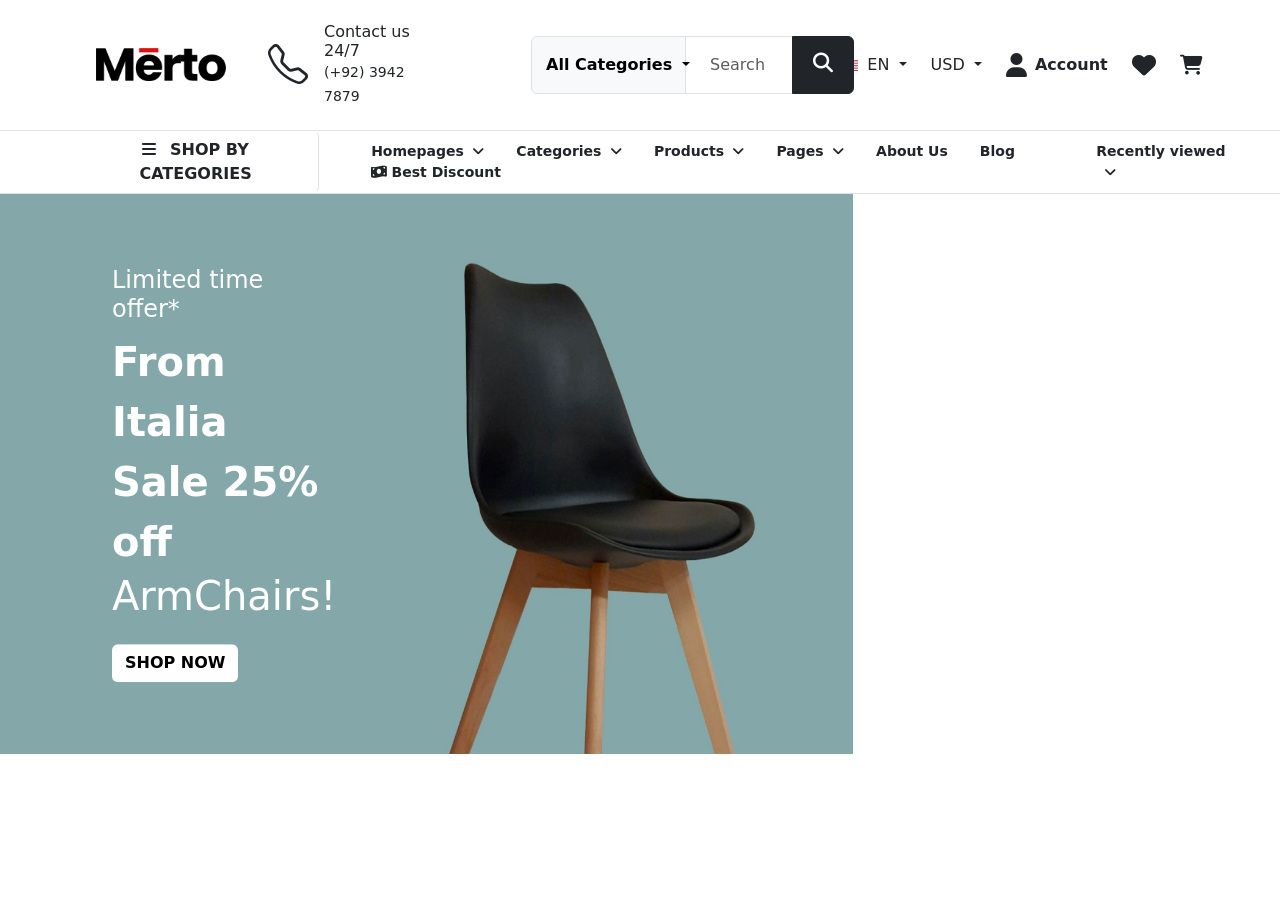
==== final.project/index.html @ 5f1846a6 "Add Js" ====
<!DOCTYPE html>
<html lang="en">

<head>
  <meta charset="utf-8">
  <meta name="viewport" content="width=device-width, initial-scale=1">
  <title>Navbar</title>
  <link href="https://cdn.jsdelivr.net/npm/bootstrap@5.3.8/dist/css/bootstrap.min.css" rel="stylesheet">
  <link rel="stylesheet" href="https://cdn.jsdelivr.net/npm/bootstrap-icons@1.13.1/font/bootstrap-icons.min.css">
  <link rel="stylesheet" href="https://cdnjs.cloudflare.com/ajax/libs/font-awesome/6.7.2/css/all.min.css">
   <link rel="stylesheet" href="style.css">
</head>
<body>
  <nav class="navbar navbar-expand-lg bg-white p-3  border-bottom ">
    <div class="container-fluid merto-container d-flex align-items-center ">
      <!-- Logo -->
       <a class="merto-logo  navbar-brand p-0  me-4" href="https://demo.theme-sky.com/merto/"><img  src="images/logo.png" alt="logo"></a>

      <button class="navbar-toggler" type="button" data-bs-toggle="collapse"
        data-bs-target="#navbarSupportedContent">
        <span class="navbar-toggler-icon"></span>
      </button>

      <div class="collapse navbar-collapse" id="navbarSupportedContent">
        <!-- Phone -->
        <div class="d-flex align-items-center merto-phone">
          <i class="bi bi-telephone fs-1 m-3"></i>
          <div>
            <h6 class="mb-0">Contact us 24/7</h6>
            <small>(+92) 3942 7879</small>
          </div>
        </div>
           <!-- Center (Dropdown + Search) -->
        <form class="merto-search ms-5">
          <div class="input-group ms-3">
            <button
              class="btn dropdown-toggle search-category-btn fw-semibold btn-light border"
              type="button"
              data-bs-toggle="dropdown">
              All Categories
            </button>

            <ul class="dropdown-menu ">
              <li><a class="dropdown-item" href="#">Autopart</a></li>
              <li><a class="dropdown-item" href="#">Accessories</a></li>
              <li><a class="dropdown-item" href="#">Car Care</a></li>
              <li><a class="dropdown-item" href="#">Car Electronics</a></li>
              <li><a class="dropdown-item" href="#">Equipment</a></li>
              <li><a class="dropdown-item" href="#">Lights</a></li>
              <li><a class="dropdown-item" href="#">Oils & Fluids</a></li>
              <li><a class="dropdown-item" href="#">Tires</a></li>
              <li><a class="dropdown-item" href="#">Wheels</a></li>
              <li><a class="dropdown-item" href="#">Beauty & Health</a></li>
              <li><a class="dropdown-item" href="#">Bags & Cases</a></li>
              <li><a class="dropdown-item" href="#">BB Creams</a></li>
              <li><a class="dropdown-item" href="#">Body & Bath</a></li>
              <li><a class="dropdown-item" href="#">Brushes & Tools</a></li>
              <li><a class="dropdown-item" href="#">Hair Care</a></li>
              <li><a class="dropdown-item" href="#">Lipstick</a></li>
              <li><a class="dropdown-item" href="#">Makeup</a></li>
              <li><a class="dropdown-item" href="#">Makeup Palettes</a></li>
              <li><a class="dropdown-item" href="#">Mascara</a></li>
              <li><a class="dropdown-item" href="#">About us</a></li>
            </ul>

            <input
              class="form-control search-input "
              type="search"
              placeholder="Search for pr"/>

            <button class="btn btn-dark search-btn" type="submit">
              <i class="fa-solid fa-magnifying-glass fs-5"></i>
            </button>
          </div>
        </form>
        <!-- Right Side -->
        <div class="d-flex align-items-center merto-right">

          <!-- Language -->
          <div class="dropdown">
            <button class="btn dropdown-toggle border-0 p-0 " type="button" data-bs-toggle="dropdown">
              <img src="images/usa-flag.svg" width="20" class="me-1" alt="علم امريكا">
              EN
            </button>

            <ul class="dropdown-menu">
              <li><a class="dropdown-item" href="#">English</a></li>
              <li><a class="dropdown-item" href="#">Arabic</a></li>
            </ul>
          </div>

          <!-- Currency -->
          <div class="dropdown ">
            <button class="btn dropdown-toggle btn dropdown-toggle border-0 p-0 a" type="button" data-bs-toggle="dropdown">
              USD
            </button>

            <ul class="dropdown-menu">
              <li><a class="dropdown-item" href="#">EUR</a></li>
              <li><a class="dropdown-item" href="#">BRL</a></li>
            </ul>
          </div>

          <!-- Account -->
          <div class="d-flex align-items-center">
            <i class="fa-solid fa-user fs-4 me-2"></i>
            <span class="fw-semibold">Account</span>
          </div>

          <!-- Icons -->
    
            <i class="fa-solid fa-heart fs-4"></i>
            <i class="fa-solid fa-cart-shopping fs-5 me-5"></i>
          

        </div>

      </div>

    </div>
  </nav>
     <!-- small nav -->
      <!-- the first -->
   <div class="d-flex  align-items-center px-5 border-bottom ">
      <button class="btn  fw-bold  px-4  btn-hover border-end ps-5 small" type="button" data-bs-toggle="offcanvas" data-bs-target="#offcanvasWithBothOptions" aria-controls="offcanvasWithBothOptions">
          <i class="fa-solid fa-bars me-2"></i>
          SHOP BY CATEGORIES
      </button>
      <div class="offcanvas offcanvas-start" data-bs-scroll="true" tabindex="-1" id="offcanvasWithBothOptions" aria-labelledby="offcanvasWithBothOptionsLabel">
          <div class="offcanvas-header bg-black">
            <h6 class="offcanvas-title text-white "
              id="offcanvasWithBothOptionsLabel">
              <i class="fa-solid fa-bars me-2"></i>
              SHOP BY CATEGORIES
                </h6>
              <button type="button"class="btn-close btn-close-white"" data-bs-dismiss="offcanvas" aria-label="Close"></button>
          </div>
          <div class="offcanvas-body p-0">
            <!-- fashion -->
            <div class="d-flex justify-content-between align-items-center border-bottom p-3">
              <div>
                  <i class="fa-solid fa-shirt"></i>
                  <a class="fs-5 menu-item p-3 text-decoration-none text-dark" href="">Fashion</a>
                    
              </div>
              <i class="fa-solid fa-angle-right"></i>
            </div>
          </div>
      </div>
        <div class="row align-items-center ps-5">
          <div class="col-auto px-3 btn-hover small ">
            <span class="fw-bold fw-light ">Homepages</span>
            <i class="fa-solid fa-angle-down ms-1"></i>
          </div>

          <div class="col-auto px-3 btn-hover small">
            <span class="fw-bold">Categories</span>
            <i class="fa-solid fa-angle-down ms-1"></i>
          </div>

          <div class="col-auto px-3 btn-hover small">
            <span class="fw-bold">Products</span>
            <i class="fa-solid fa-angle-down ms-1"></i>
          </div>

          <div class="col-auto px-3 btn-hover small">
            <span class="fw-bold">Pages</span>
            <i class="fa-solid fa-angle-down ms-1"></i>
          </div>

          <div class="col-auto px-3 btn-hover small">
            <span class="fw-bold">About Us</span>
          </div>

          <div class="col-auto px-3 btn-hover small">
            <span class="fw-bold">Blog</span>
          </div>

          <div class="col-auto px-3 btn-hover small">
            <i class="fa-solid fa-money-bill-wave"></i>
            <span class="fw-bold">Best Discount</span>
          </div>
        </div>
          <!-- Recently viewed -->
            <div class="ps-3 btn-hover small ms-auto">
              <span class="fw-bold">Recently viewed </span>
              <i class="fa-solid fa-angle-down ms-2"></i>
            </div>
   </div>
   <!-- imges -->
    <div id="carouselExampleRide" class="carousel slide col-8 hight" data-bs-ride="true">
  <div class="carousel-inner">
        <div class="carousel-item active position-relative ">
          <img src="images/slide1-demo1.jpg" class="d-block w-100 hight object-fit: cover" alt="...">
        <div class="position-absolute top-50 start-10 translate-middle-y ms-5 text-white col-3 m-carousel">
            <h4>Limited time offer*</h4>
            <p class="fs-1 fw-bold mb-0">From Italia Sale 25% off</p>
            <h1>ArmChairs!</h1>
            <button class="btn text-black bg-white fw-bold mt-3">
                SHOP NOW
            </button>
        </div>
        </div>
        <div class="carousel-item">
          <img src="images/slide2-demo1.jpg" class="d-block w-100 hight object-fit: cover" alt="...">
          <div class="position-absolute top-50 start-10 translate-middle-y ms-5 text-white col-3 m-carousel">
            <h4>Up to 40% off</h4>
            <p class="fs-1 fw-bold mb-0">Body Lotion Sbf 50+
            </p>
            <h1>PA+++</h1>
            <button class="btn text-black bg-white fw-bold mt-3">
                SHOP NOW
            </button>
        </div>
        </div>
        <div class="carousel-item">
          <img src="images/slide3-demo1.png" class="d-block w-100 hight object-fit: cover bg-danger" alt="...">
          <div class="position-absolute top-50 start-10 translate-middle-y ms-5 text-white col-4 m-carousel">
            <h4>Limited time offer*</h4>
            <p class="fs-1 fw-bold mb-0">Up to 20% off Instant camera</p>
            <h1>Fujifilm`s</h1>
            <button class="btn text-black bg-white fw-bold mt-3">
                SHOP NOW
            </button>
        </div>
        </div>
      </div>
      <button class="carousel-control-prev" type="button" data-bs-target="#carouselExampleRide" data-bs-slide="prev">
        <span class="carousel-control" aria-hidden="true"></span>
        <span class="visually-hidden">Previous</span>
      </button> 
      <button class="carousel-control-next" type="button" data-bs-target="#carouselExampleRide" data-bs-slide="next">
        <span class="carousel-control-next" aria-hidden="true"></span>
        <span class="visually-hidden">Next</span>
      </button>
</div>








<script src="https://cdn.jsdelivr.net/npm/bootstrap@5.3.8/dist/js/bootstrap.bundle.min.js"></script>
</body>

</html>
---- final.project/style.css ----
.merto-container {
  padding: 3px 77px;
}

.merto-logo {
  margin-right: 135px;
  text-decoration: none;
}

.merto-logo img {
  display: block;
  width: 135px;
  height: auto;
}

.merto-phone {
  margin-right: 39px;
}

.merto-search {
  width: 365px;
}

.search-category-btn {
  width: 155px;
  padding: 16px 14px;
}

.search-input {
  min-width: 0;
  padding-left: 24px;
}

.search-btn {
  width: 62px;
}

.merto-right {
  margin-left: auto;
  gap: 24px;
}
.bg-gray{
  background-color: var(ts-hd-search-bg);
}
.btn-hover:hover{
  color: red;
}
.img-hover:hover{
  width: 100%;

}
.hight{
  height: 560px;
}
.m-carousel {
  margin-left: 7rem !important;
}
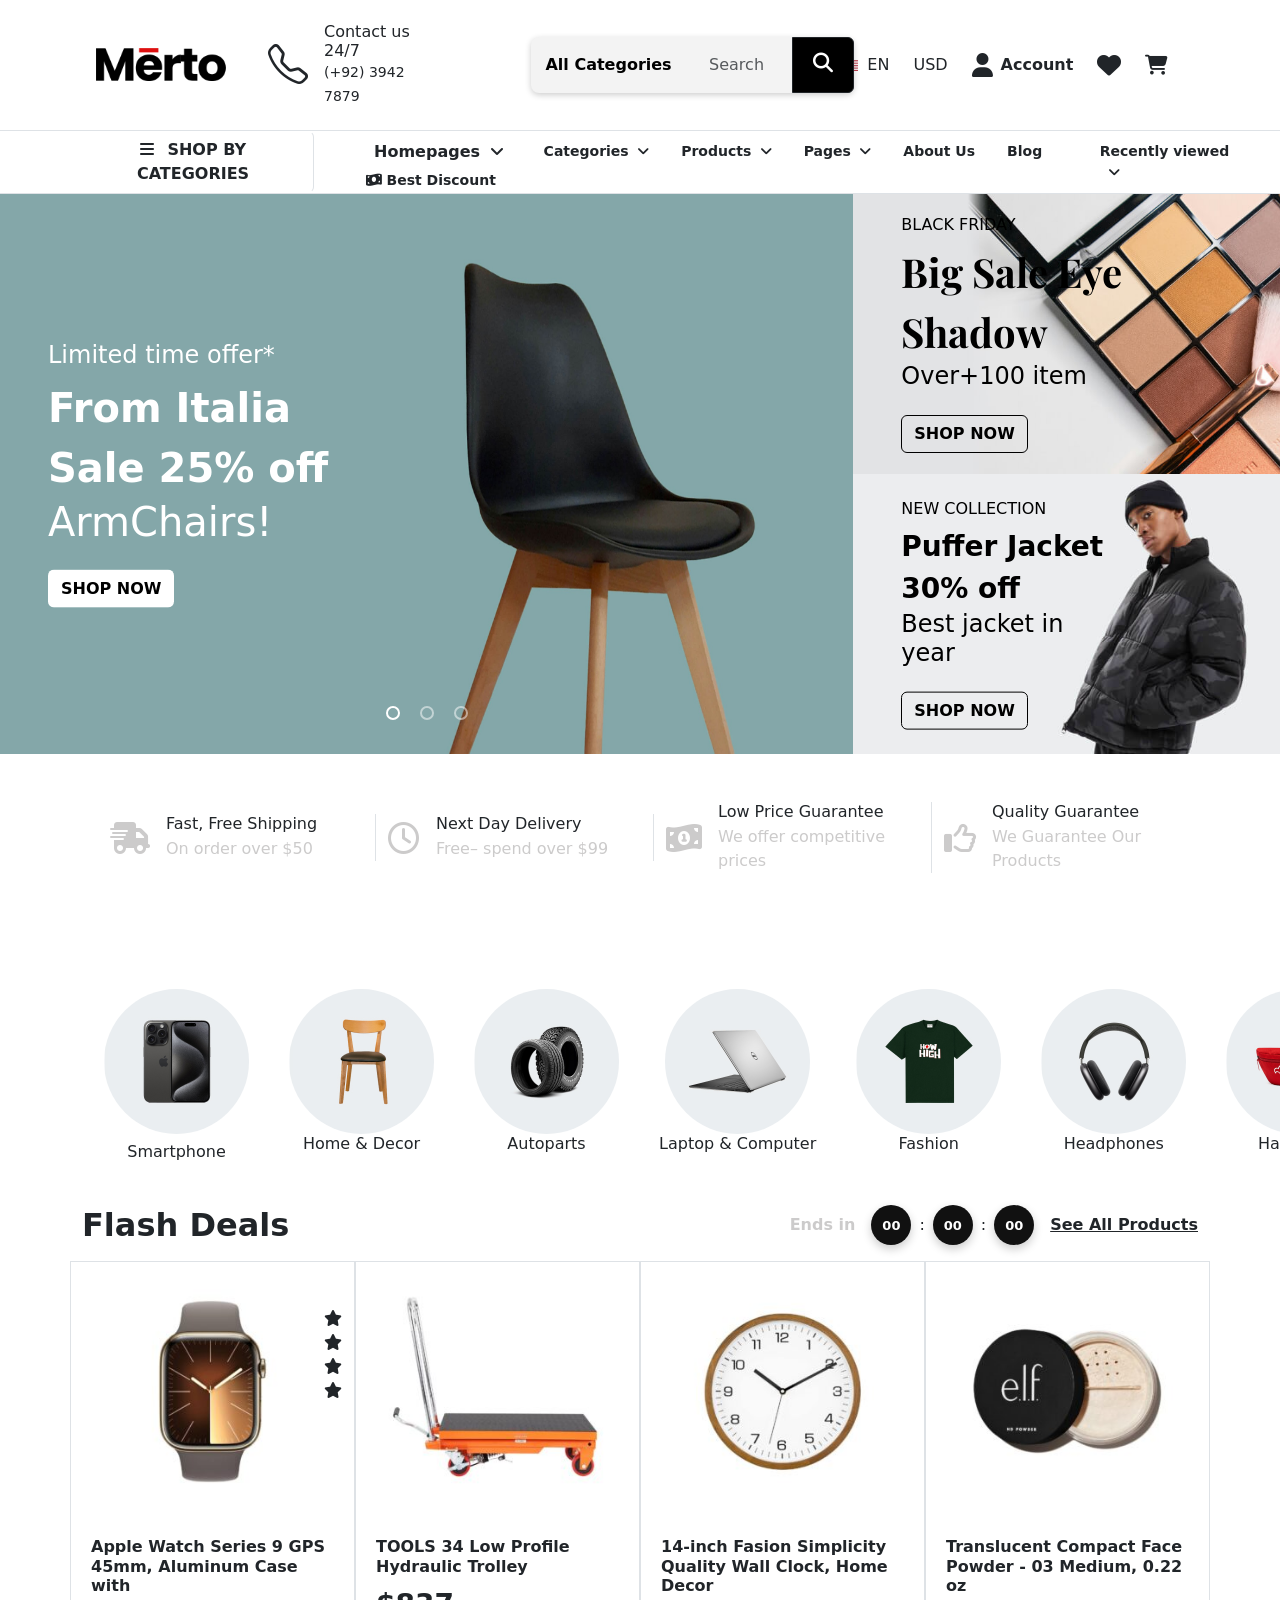
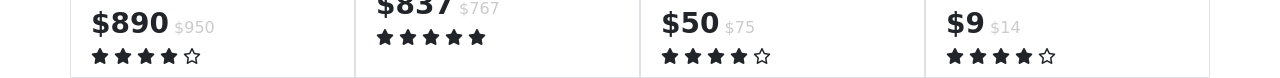
==== commit fdb888c2: "AddJs-2" ====
--- a/final.project/index.html
+++ b/final.project/index.html
@@ -6,6 +6,7 @@
   <meta name="viewport" content="width=device-width, initial-scale=1">
   <title>Navbar</title>
   <link href="https://cdn.jsdelivr.net/npm/bootstrap@5.3.8/dist/css/bootstrap.min.css" rel="stylesheet">
+  <link href="https://fonts.googleapis.com/css2?family=Playfair+Display:wght@400;600;700&display=swap" rel="stylesheet">
   <link rel="stylesheet" href="https://cdn.jsdelivr.net/npm/bootstrap-icons@1.13.1/font/bootstrap-icons.min.css">
   <link rel="stylesheet" href="https://cdnjs.cloudflare.com/ajax/libs/font-awesome/6.7.2/css/all.min.css">
    <link rel="stylesheet" href="style.css">
@@ -32,7 +33,7 @@
         </div>
            <!-- Center (Dropdown + Search) -->
         <form class="merto-search ms-5">
-          <div class="input-group ms-3">
+          <div class="input-group ms-3 bg-gray">
             <button
               class="btn dropdown-toggle search-category-btn fw-semibold btn-light border"
               type="button"
@@ -64,7 +65,7 @@
             </ul>
 
             <input
-              class="form-control search-input "
+              class="form-control search-input bg-gray "
               type="search"
               placeholder="Search for pr"/>
 
@@ -147,93 +148,397 @@
             </div>
           </div>
       </div>
-        <div class="row align-items-center ps-5">
-          <div class="col-auto px-3 btn-hover small ">
-            <span class="fw-bold fw-light ">Homepages</span>
-            <i class="fa-solid fa-angle-down ms-1"></i>
-          </div>
-
-          <div class="col-auto px-3 btn-hover small">
-            <span class="fw-bold">Categories</span>
-            <i class="fa-solid fa-angle-down ms-1"></i>
-          </div>
-
-          <div class="col-auto px-3 btn-hover small">
-            <span class="fw-bold">Products</span>
-            <i class="fa-solid fa-angle-down ms-1"></i>
-          </div>
-
-          <div class="col-auto px-3 btn-hover small">
-            <span class="fw-bold">Pages</span>
-            <i class="fa-solid fa-angle-down ms-1"></i>
-          </div>
-
-          <div class="col-auto px-3 btn-hover small">
-            <span class="fw-bold">About Us</span>
-          </div>
-
-          <div class="col-auto px-3 btn-hover small">
-            <span class="fw-bold">Blog</span>
-          </div>
-
-          <div class="col-auto px-3 btn-hover small">
-            <i class="fa-solid fa-money-bill-wave"></i>
-            <span class="fw-bold">Best Discount</span>
-          </div>
-        </div>
-          <!-- Recently viewed -->
-            <div class="ps-3 btn-hover small ms-auto">
-              <span class="fw-bold">Recently viewed </span>
-              <i class="fa-solid fa-angle-down ms-2"></i>
-            </div>
+          <div class="row align-items-center ps-5">
+            <div class="dropdown col-auto">
+              <button class="btn  bg-tranperant btn-hover dropdown-toggle fw-bold border-0" type="button" data-bs-toggle="dropdown" aria-expanded="false">
+                Homepages
+                <i class="fa-solid fa-angle-down ms-1"></i>
+              </button>
+              <div class="dropdown-menu pages-dropdown">
+                <div class="row ">
+                  <div class="col-3">
+                    <img class="img-fluid" src="images/mega-home-1.jpg">
+                  </div>
+
+                  <div class="col-3">
+                    <img class="img-fluid" src="images/mega-home-2.jpg">
+                  </div>
+
+                  <div class="col-3">
+                    <img class="img-fluid" src="images/mega-home-3.jpg">
+                  </div>
+
+                  <div class="col-3">
+                    <img class="img-fluid" src="images/mega-home-4.jpg">
+                  </div>
+                </div>
+
+                <div class="row mt-3 justify-content-center gx-4">
+                  <div class="col-3">
+                      <img class="img-fluid" src="images/mega-home-5.jpg">
+                  </div>
+
+                  <div class="col-3">
+                      <img class="img-fluid" src="images/mega-home-6.jpg">
+                  </div>
+               </div>
+              </div>
+
+               
+              
+            </div>
+
+            <div class="col-auto px-3 btn-hover small ">
+              <span class="fw-bold">Categories</span>
+              <i class="fa-solid fa-angle-down ms-1"></i>
+            </div>
+
+            <div class="col-auto px-3 btn-hover small">
+              <span class="fw-bold">Products</span>
+              <i class="fa-solid fa-angle-down ms-1"></i>
+            </div>
+
+            <div class="col-auto px-3 btn-hover small">
+              <span class="fw-bold">Pages</span>
+              <i class="fa-solid fa-angle-down ms-1"></i>
+            </div>
+
+            <div class="col-auto px-3 btn-hover small">
+              <span class="fw-bold">About Us</span>
+            </div>
+
+            <div class="col-auto px-3 btn-hover small">
+              <span class="fw-bold">Blog</span>
+            </div>
+
+            <div class="col-auto px-3 btn-hover small">
+              <i class="fa-solid fa-money-bill-wave"></i>
+              <span class="fw-bold">Best Discount</span>
+            </div>
+          </div>
+            <!-- Recently viewed -->
+              <div class="ps-3 btn-hover small ms-auto">
+                <span class="fw-bold">Recently viewed </span>
+                <i class="fa-solid fa-angle-down ms-2"></i>
+              </div>
+         </div>
+    <!-- imges -->
+   <div class="row hight g-0">
+          <!-- carousel -->
+      <div id="carouselExampleRide" class="carousel slide col-8 h-100"
+                data-bs-ride="carousel"
+                data-bs-interval="2000"
+                data-bs-pause="false"
+                data-bs-wrap="true">
+              <div class="carousel-inner col-8">
+                    <div class="carousel-item active position-relative ">
+                      <img src="images/slide1-demo1.jpg" class="d-block w-100 hight object-fit: cover" alt="...">
+                    <div class="position-absolute top-50 start-0 translate-middle-y text-white ms-5 m-carousel ">
+                        <h4>Limited time offer*</h4>
+                        <p class="fs-1 fw-bold mb-0">From Italia Sale 25% off</p>
+                        <h1>ArmChairs!</h1>
+                        <button class="btn text-black bg-white fw-bold mt-3">
+                            SHOP NOW
+                        </button>
+              </div>
+              </div>
+              <div class="carousel-item">
+                <img src="images/slide2-demo1.jpg" class="d-block w-100 hight object-fit: cover" alt="...">
+                <div class="position-absolute top-50 start-0 translate-middle-y text-white ms-5 m-carousel">
+                  <h4>Up to 40% off</h4>
+                  <p class="fs-1 fw-bold mb-0">Body Lotion Sbf 50+
+                  </p>
+                  <h1>PA+++</h1>
+                  <button class="btn text-black bg-white fw-bold mt-3">
+                      SHOP NOW
+                  </button>
+              </div>
+              </div>
+              <div class="carousel-item">
+                <img src="images/slide3-demo1.png" class="d-block w-100 hight object-fit: cover bg-danger" alt="...">
+                <div class="position-absolute top-50 start-0 translate-middle-y text-white ms-5 m-carousel">
+                  <h4>Limited time offer*</h4>
+                  <p class="fs-1 fw-bold mb-0">Up to 20% off Instant camera</p>
+                  <h1>Fujifilm`s</h1>
+                  <button class="btn text-black bg-white fw-bold mt-3">
+                      SHOP NOW
+                  </button>
+              </div>
+              </div>
+            </div>
+      
+          
+      
+            <div class="carousel-indicators">
+        <button type="button" data-bs-target="#carouselExampleRide" data-bs-slide-to="0" class="active"></button>
+        <button type="button" data-bs-target="#carouselExampleRide" data-bs-slide-to="1"></button>
+        <button type="button" data-bs-target="#carouselExampleRide" data-bs-slide-to="2"></button>
+          </div>
+      
+      
+      
+      
+      
+      </div>
+      <!-- side img -->
+      <div class="col-4  hight">
+        <!-- img1 -->
+        <div class=" position-relative h-50 img-hover">
+          <img class=" h-100 w-100 object-fit-cover " src="images/banner1-mobile-demo1.jpg">
+            <div class="position-absolute top-50 start-10 translate-middle-y ms-5 text-white  m-carousel2">
+                <h6 class="text-black">BLACK FRIDAY</h6>
+                <p class="fs-1 title fw-bold mb-0 title text-black">Big Sale Eye Shadow</p>
+                <h4 class="text-black">Over+100 item</h4>
+                <button class="btn text-black bg-trancperant border-black  border border-1 fw-bold mt-3">
+                  SHOP NOW
+                </button>
+            </div>
+          </div>
+        <!-- img2 -->
+            <div class="position-relative h-50 img-hover">
+              <img class=" h-100 w-100 object-fit-cover " src="images/banner2-mobile-demo1.jpg ">
+              <div class="position-absolute top-50 start-10 translate-middle-y ms-5 text-white  m-carousel2">
+                <h6 class="text-black">NEW COLLECTION</h6>
+                <p class="fs-3  fw-bold mb-0  text-black">Puffer Jacket 30% off</p>
+                <h4 class="text-black">Best jacket in year</h4>
+                <button class="btn text-black bg-trancperant border-black  border border-1 fw-bold mt-3">
+                  SHOP NOW
+                </button>
+              </div>
+            </div>
+      </div>
    </div>
-   <!-- imges -->
-    <div id="carouselExampleRide" class="carousel slide col-8 hight" data-bs-ride="true">
-  <div class="carousel-inner">
-        <div class="carousel-item active position-relative ">
-          <img src="images/slide1-demo1.jpg" class="d-block w-100 hight object-fit: cover" alt="...">
-        <div class="position-absolute top-50 start-10 translate-middle-y ms-5 text-white col-3 m-carousel">
-            <h4>Limited time offer*</h4>
-            <p class="fs-1 fw-bold mb-0">From Italia Sale 25% off</p>
-            <h1>ArmChairs!</h1>
-            <button class="btn text-black bg-white fw-bold mt-3">
-                SHOP NOW
-            </button>
-        </div>
-        </div>
-        <div class="carousel-item">
-          <img src="images/slide2-demo1.jpg" class="d-block w-100 hight object-fit: cover" alt="...">
-          <div class="position-absolute top-50 start-10 translate-middle-y ms-5 text-white col-3 m-carousel">
-            <h4>Up to 40% off</h4>
-            <p class="fs-1 fw-bold mb-0">Body Lotion Sbf 50+
-            </p>
-            <h1>PA+++</h1>
-            <button class="btn text-black bg-white fw-bold mt-3">
-                SHOP NOW
-            </button>
-        </div>
-        </div>
-        <div class="carousel-item">
-          <img src="images/slide3-demo1.png" class="d-block w-100 hight object-fit: cover bg-danger" alt="...">
-          <div class="position-absolute top-50 start-10 translate-middle-y ms-5 text-white col-4 m-carousel">
-            <h4>Limited time offer*</h4>
-            <p class="fs-1 fw-bold mb-0">Up to 20% off Instant camera</p>
-            <h1>Fujifilm`s</h1>
-            <button class="btn text-black bg-white fw-bold mt-3">
-                SHOP NOW
-            </button>
-        </div>
+   <!-- the container -->
+    <section class="container">
+      <!-- the first row -->
+      <div class="row align-items-center ms-3 py-5">
+        <!-- 1 -->
+            <div class="d-flex align-items-center col-3 border-end icona-hover">
+              <i class="fa-solid fa-truck-fast feature-icon fs-2" ></i>
+
+                <div class="ms-3">
+                    <h4 class=" mb-1 fs-6">Fast, Free Shipping</h4>
+                  <p class=" mb-0 bottom-data">On order over $50</p>
+              </div>
+          </div>
+            <!-- 2 -->
+            <div class="d-flex align-items-center col-3  border-end icona-hover">
+              <i class="fa-regular fa-clock fs-2"></i>
+              
+              <div class="ms-3">
+                  <h4 class=" mb-1 fs-6">Next Day Delivery</h4>
+                  <p class=" mb-0 bottom-data">Free– spend over $99</p>
+              </div>
+            </div>
+            <!-- 3 -->
+              <div class="d-flex align-items-center col-3  border-end icona-hover">
+              <i class="fa-solid fa-money-bill-1-wave fs-2" ></i>
+              
+              <div class="ms-3">
+                  <h4 class=" mb-1 fs-6">Low Price Guarantee</h4>
+                  <p class=" mb-0 bottom-data">We offer competitive prices</p>
+              </div>
+            </div>
+            <!-- 4 -->
+            <div class="d-flex align-items-center col-3 icona-hover">
+              <i class="fa-regular fa-thumbs-up fs-2" ></i>
+              
+              <div class="ms-3">
+                  <h4 class="f mb-1 fs-6 ">Quality Guarantee</h4>
+                  <p class=" mb-0 bottom-data">We Guarantee Our Products</p>
+              </div>
+            </div>
+
+      </div>
+      <!-- the second row -->
+
+      <div class="container mt-5">
+        <div class="bar-img d-flex text-center">
+
+          <div class="category-item btn-hover">
+              <img src="images/cat-1.jpg " class="circle-cover">
+              <h6 class="mt-2">Smartphone</h6>
+          </div>
+
+          <div class="category-item btn-hover">
+              <img src="images/cat-2.jpg" class="circle-cover">
+              <h6>Home & Decor</h6>
+          </div>
+
+          <div class="category-item btn-hover">
+              <img src="images/cat-4.jpg" class="circle-cover">
+              <h6>Autoparts</h6>
+          </div>
+
+          <div class="category-item btn-hover">
+              <img src="images/cat-5.jpg" class="circle-cover">
+              <h6>Laptop & Computer</h6>
+          </div>
+
+          <div class="category-item btn-hover">
+              <img src="images/cat-6.jpg" class="circle-cover">
+              <h6>Fashion</h6>
+          </div>
+        
+          <div class="category-item btn-hover">
+              <img src="images/cat-7.jpg" class="circle-cover">
+              <h6>Headphones</h6>
+          </div>
+
+          <div class="category-item btn-hover">
+              <img src="images/cat-8.jpg" class="circle-cover">
+              <h6>HandBags</h6>
+          </div>
+
+
+          <!-- <div class="category-item">
+              <img src="images/cat-6.jpg" class="circle-cover">
+              <h6>More</h6>
+          </div> -->
+
+
+
+
         </div>
       </div>
-      <button class="carousel-control-prev" type="button" data-bs-target="#carouselExampleRide" data-bs-slide="prev">
-        <span class="carousel-control" aria-hidden="true"></span>
-        <span class="visually-hidden">Previous</span>
-      </button> 
-      <button class="carousel-control-next" type="button" data-bs-target="#carouselExampleRide" data-bs-slide="next">
-        <span class="carousel-control-next" aria-hidden="true"></span>
-        <span class="visually-hidden">Next</span>
-      </button>
-</div>
+
+      <!-- flash deales -->
+       <div class="py-3 d-flex align-items-center justify-content-between">
+          <!-- right -->
+          <h2 class="fw-bold m-0">Flash Deals</h2>
+
+          <!-- left -->
+            <div class="d-flex align-items-center gap-3">
+
+                <p class="fw-semibold bottom-data m-0">Ends in</p>
+
+                <div class="timer d-flex align-items-center">
+                    <span class="timer-btn">00</span>
+                    <span class="px-2">:</span>
+                    <span class="timer-btn">00</span>
+                    <span class="px-2">:</span>
+                    <span class="timer-btn">00</span>
+                </div>
+
+                <a href="#" class="text-dark fw-semibold">See All Products</a>
+
+            </div>
+
+        </div>
+        <!-- the cards -->
+        <div class="row">
+          <!-- card 1 -->
+            <div class="col-3 border border-1 item-card">
+                <div class="position-relative">
+                  <img src="images/electronic-14-2-300x300.jpg" class="w-100">
+                  <div class="d-flex flex-column position-absolute top-0 end-0 pt-5 gap-2">
+                    <i class="fa-solid fa-star"></i>
+                    <i class="fa-solid fa-star"></i>
+                    <i class="fa-solid fa-star"></i>
+                    <i class="fa-solid fa-star"></i>
+                  </div>
+                </div>
+                <div class="card-body p-2 mt-2">
+                  <h1 class="fs-6 fw-semibold">Apple Watch Series 9 GPS 45mm, Aluminum Case with</h1>
+                  <div>
+                    <!-- price -->
+                    <span class="fs-3 fw-bold">$890</span>
+                      <span  class="FS-3 bottom-data ">$950</span>
+                  </div>
+                  <!-- rating -->
+                  <div class="text-warning text-dark">
+                        <i class="fa-solid fa-star"></i>
+                        <i class="fa-solid fa-star"></i>
+                        <i class="fa-solid fa-star"></i>
+                        <i class="fa-solid fa-star"></i>
+                        <i class="fa-regular fa-star"></i>
+                  </div>
+              </div>
+            </div>
+            <!-- card 2 -->
+              <div class="col-3 border border-1 item-card">
+                <img src="images/automotive-11-300x300.jpg" class="w-100">
+                <div class="card-body p-2 mt-2">
+                  <h1 class="fs-6 fw-semibold">TOOLS 34 Low Profile Hydraulic Trolley</h1>
+                  <div>
+                    <!-- price -->
+                    <span class="fs-3 fw-bold">$837</span>
+                      <span  class="FS-3 bottom-data ">$767</span>
+                  </div>
+                  <!-- rating -->
+                  <div class="text-warning text-dark">
+                        <i class="fa-solid fa-star"></i>
+                        <i class="fa-solid fa-star"></i>
+                        <i class="fa-solid fa-star"></i>
+                        <i class="fa-solid fa-star"></i>
+                        <i class="fa-solid fa-star"></i>
+                  </div>
+              </div>
+            </div>
+            <!-- card 3 -->
+            <div class="col-3 border border-1 item-card">
+                <img src="images/furniture-6-300x300.jpg" class="w-100">
+                <div class="card-body p-2 mt-2">
+                  <h1 class="fs-6 fw-semibold">14-inch Fasion Simplicity Quality Wall Clock, Home Decor</h1>
+                  <div>
+                    <!-- price -->
+                    <span class="fs-3 fw-bold">$50</span>
+                      <span  class="FS-3 bottom-data ">$75</span>
+                  </div>
+                  <!-- rating -->
+                  <div class="text-warning text-dark">
+                        <i class="fa-solid fa-star"></i>
+                        <i class="fa-solid fa-star"></i>
+                        <i class="fa-solid fa-star"></i>
+                        <i class="fa-solid fa-star"></i>
+                        <i class="fa-regular fa-star"></i>
+                  </div>
+              </div>
+            </div>
+            <!-- card 4 -->
+              <div class="col-3 border border-1 item-card">
+                <img src="images/cosmetics-33-300x300.jpg" class="w-100">
+                <div class="card-body p-2 mt-2">
+                  <h1 class="fs-6 fw-semibold">Translucent Compact Face Powder - 03 Medium, 0.22 oz</h1>
+                  <div>
+                    <!-- price -->
+                    <span class="fs-3 fw-bold">$9</span>
+                      <span  class="FS-3 bottom-data ">$14</span>
+                  </div>
+                  <!-- rating -->
+                  <div class="text-warning text-dark">
+                        <i class="fa-solid fa-star"></i>
+                        <i class="fa-solid fa-star"></i>
+                        <i class="fa-solid fa-star"></i>
+                        <i class="fa-solid fa-star"></i>
+                        <i class="fa-regular fa-star"></i>
+                  </div>
+              </div>
+            </div>
+            <!-- card 5 -->
+        </div>
+        
+ 
+
+
+
+
+
+
+
+
+
+
+
+
+
+
+
+
+
+
+    </section>
+
 
 
 
--- a/final.project/style.css
+++ b/final.project/style.css
@@ -21,11 +21,6 @@
   width: 365px;
 }
 
-.search-category-btn {
-  width: 155px;
-  padding: 16px 14px;
-}
-
 .search-input {
   min-width: 0;
   padding-left: 24px;
@@ -40,10 +35,10 @@
   gap: 24px;
 }
 .bg-gray{
-  background-color: var(ts-hd-search-bg);
+  background-color:  #e6e6e6;;
 }
 .btn-hover:hover{
-  color: red;
+  color:red;
 }
 .img-hover:hover{
   width: 100%;
@@ -53,5 +48,135 @@
   height: 560px;
 }
 .m-carousel {
-  margin-left: 7rem !important;
+  max-width: 300px; 
+}
+.m-carousel2 {
+  max-width: 221px; 
+}
+
+.carousel-indicators button{
+    width: 10px !important;
+    height: 10px !important;
+    border-radius: 50%;
+    margin: 0 10px !important;
+    background-color: transparent !important;
+    border: 2px solid white !important;
+    opacity: 1;
+}
+
+.carousel-indicators{
+    bottom: 18px;
+}
+
+.search-category-btn {
+  width: 155px;
+  padding: 16px 14px;
+  background-color: transparent !important;
+  border: none !important;
+  border-radius: 20px;
+}
+
+.search-input{
+    background-color: transparent !important;
+    border: none !important;
+    box-shadow: none !important;
+}
+.search-btn{
+    background-color: #000;
+    color: #fff;
+}
+.input-group{
+    border: 0px ;
+    border-radius: 8px;
+    background-color: #f3f3f3;
+     box-shadow: 0 2px 6px rgba(0,0,0,0.2);
+}
+
+.img-hover{
+  overflow: hidden;
+  transition: 0.5s ease;
+}
+.img-hover:hover img{
+  transform: scale(1.1);
+}
+.title{
+  font-family: 'Playfair Display', serif;
+}
+.dropdown-toggle::after{
+  display: none;
+} 
+
+.dropdown{
+  position: static;
+}
+.pages-dropdown{
+  width: 100%;
+    left: 0;
+    border: none;
+    padding: 30px;
+    background-color: #e6e6e6;
+    border-radius: 0px;
+}
+.dropdown:hover .dropdown-menu{
+    display: block;
+   
+}
+.bottom-data{
+  color: rgb(204, 203, 203);
+}
+
+.icona-hover  i{
+  color: rgb(204, 203, 203);
+  transition: 0.5s;
+} 
+
+.icona-hover:hover i{
+  color: #000;
+}
+
+.circle-cover{
+  width: 145px;
+  height: 145px;
+  border-radius: 50%;
+  
+}
+.bar-img{
+   gap: 40px;
+    padding: 20px 10px;
+}
+
+.categories-bar{
+    /* white-space: nowrap; */
+      /* scroll-behavior: smooth; */
+     
+}
+
+.category-item{
+    flex: 0 0 auto;
+}
+
+.timer-btn{
+ width: 40px;
+    height: 40px;
+    background-color: #111;
+    color: #fff;
+    border-radius: 50%;
+
+    display: flex;
+    align-items: center;
+    justify-content: center;
+
+    font-weight: 700;
+    font-size: 13px;
+  
+
+    box-shadow: 0 4px 10px rgba(0,0,0,0.2);
+}
+
+.item-card{
+   transition: all 0.2s ease;
+}
+.item-card:hover{
+  /* transform: translateY(-5px); */
+  box-shadow: 0 4px 10px rgba(0,0,0,0.2);
 }
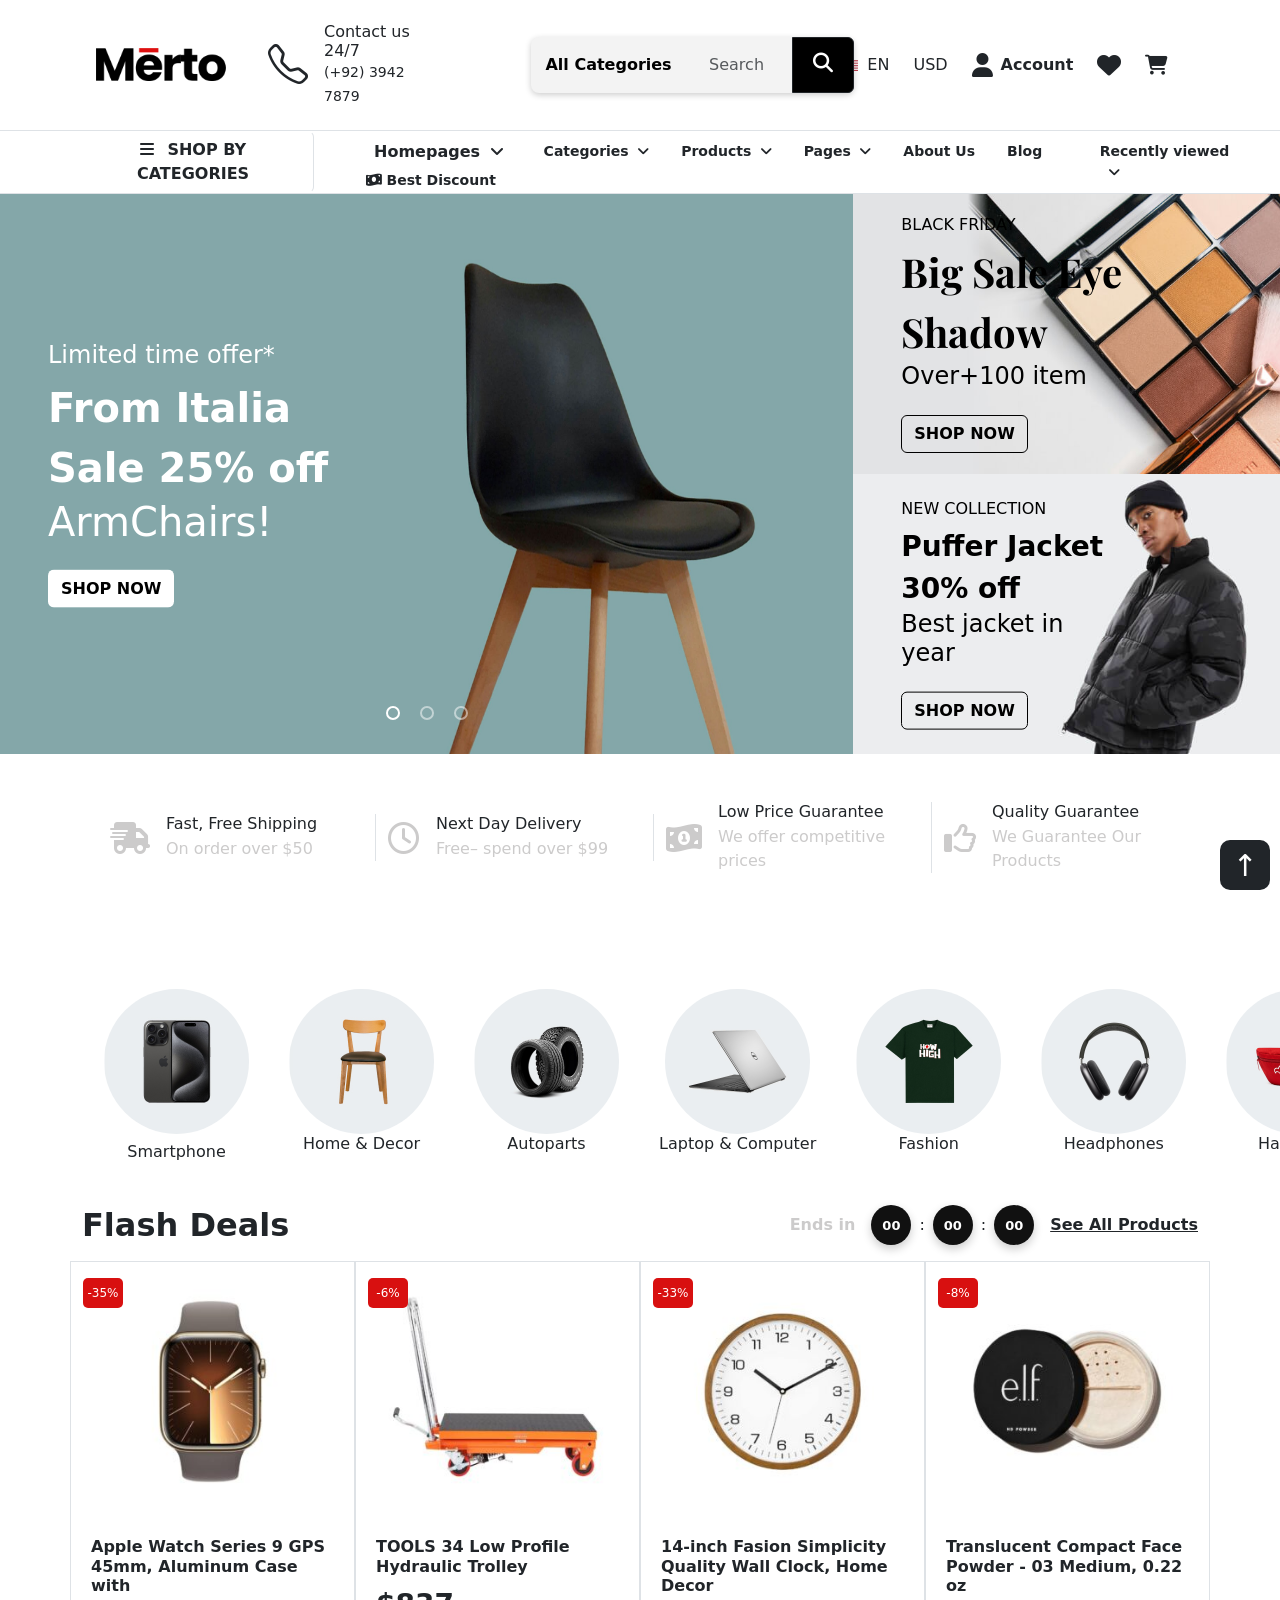
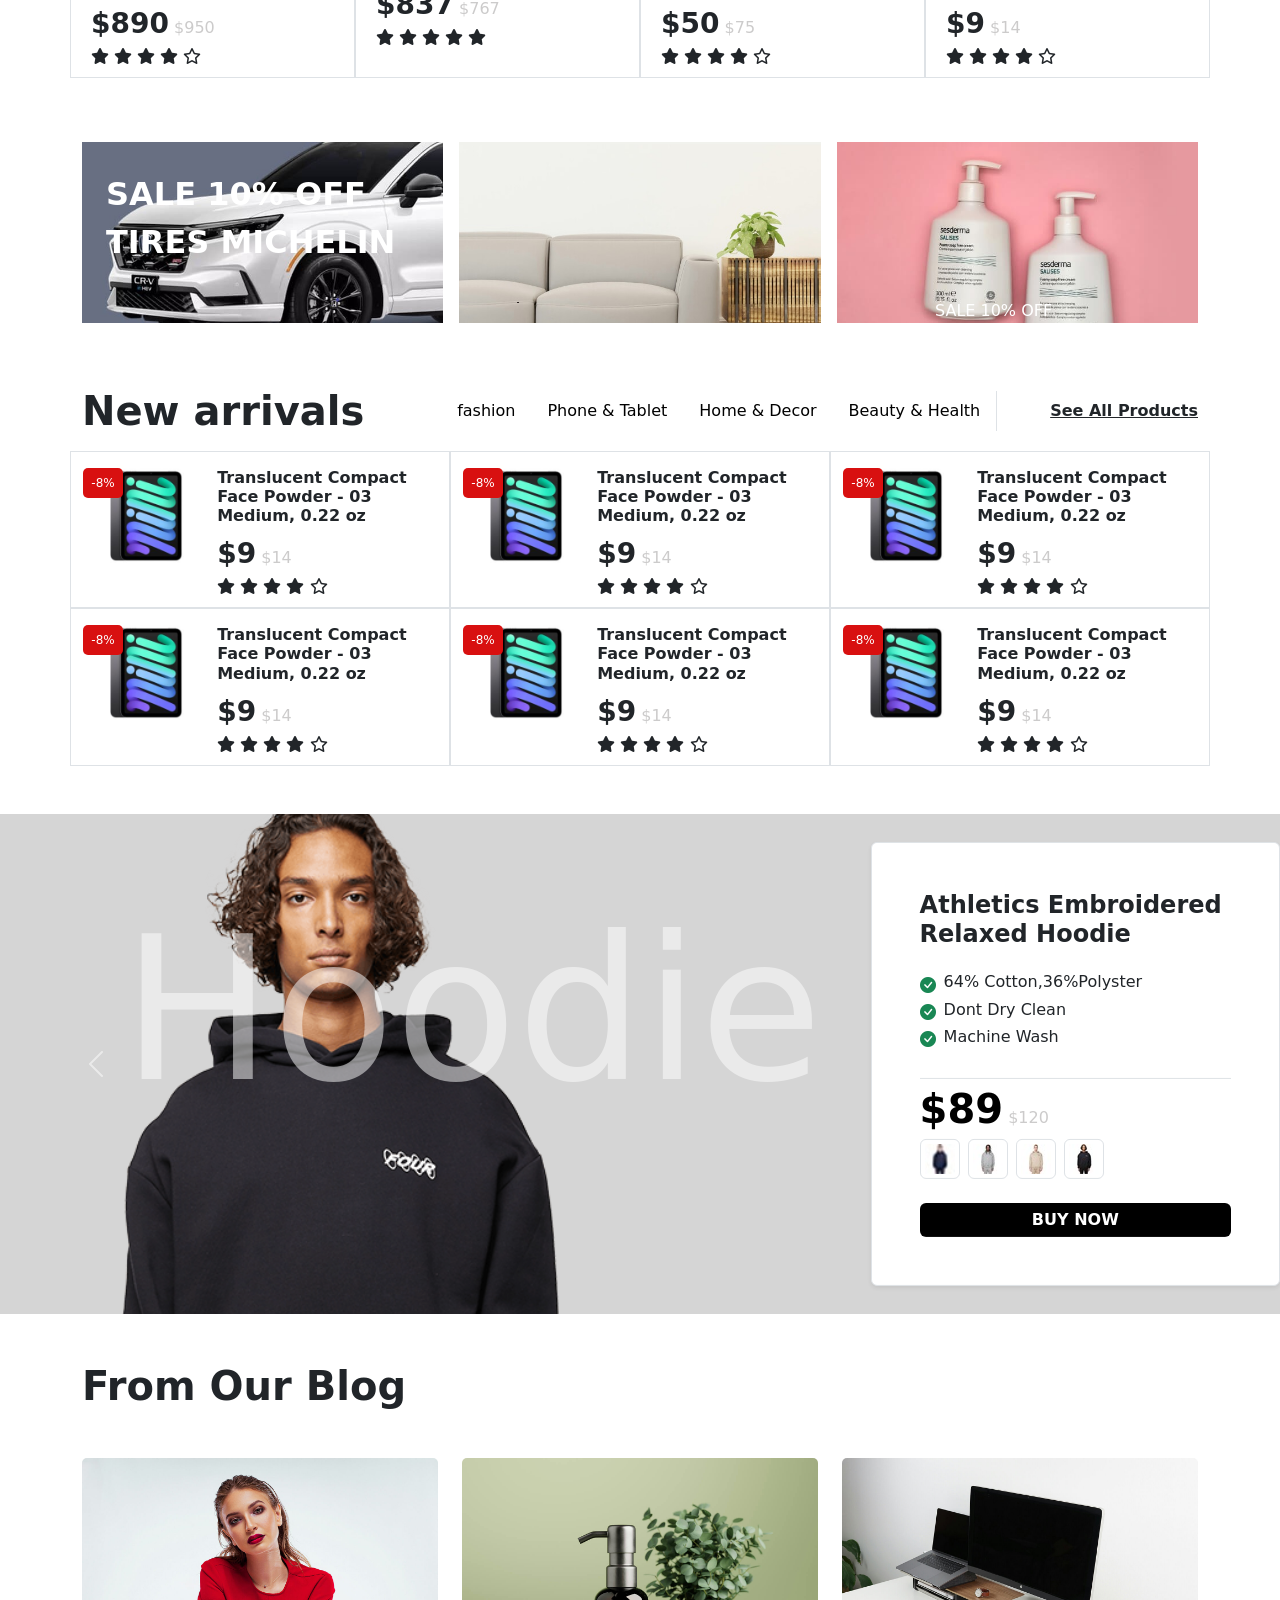
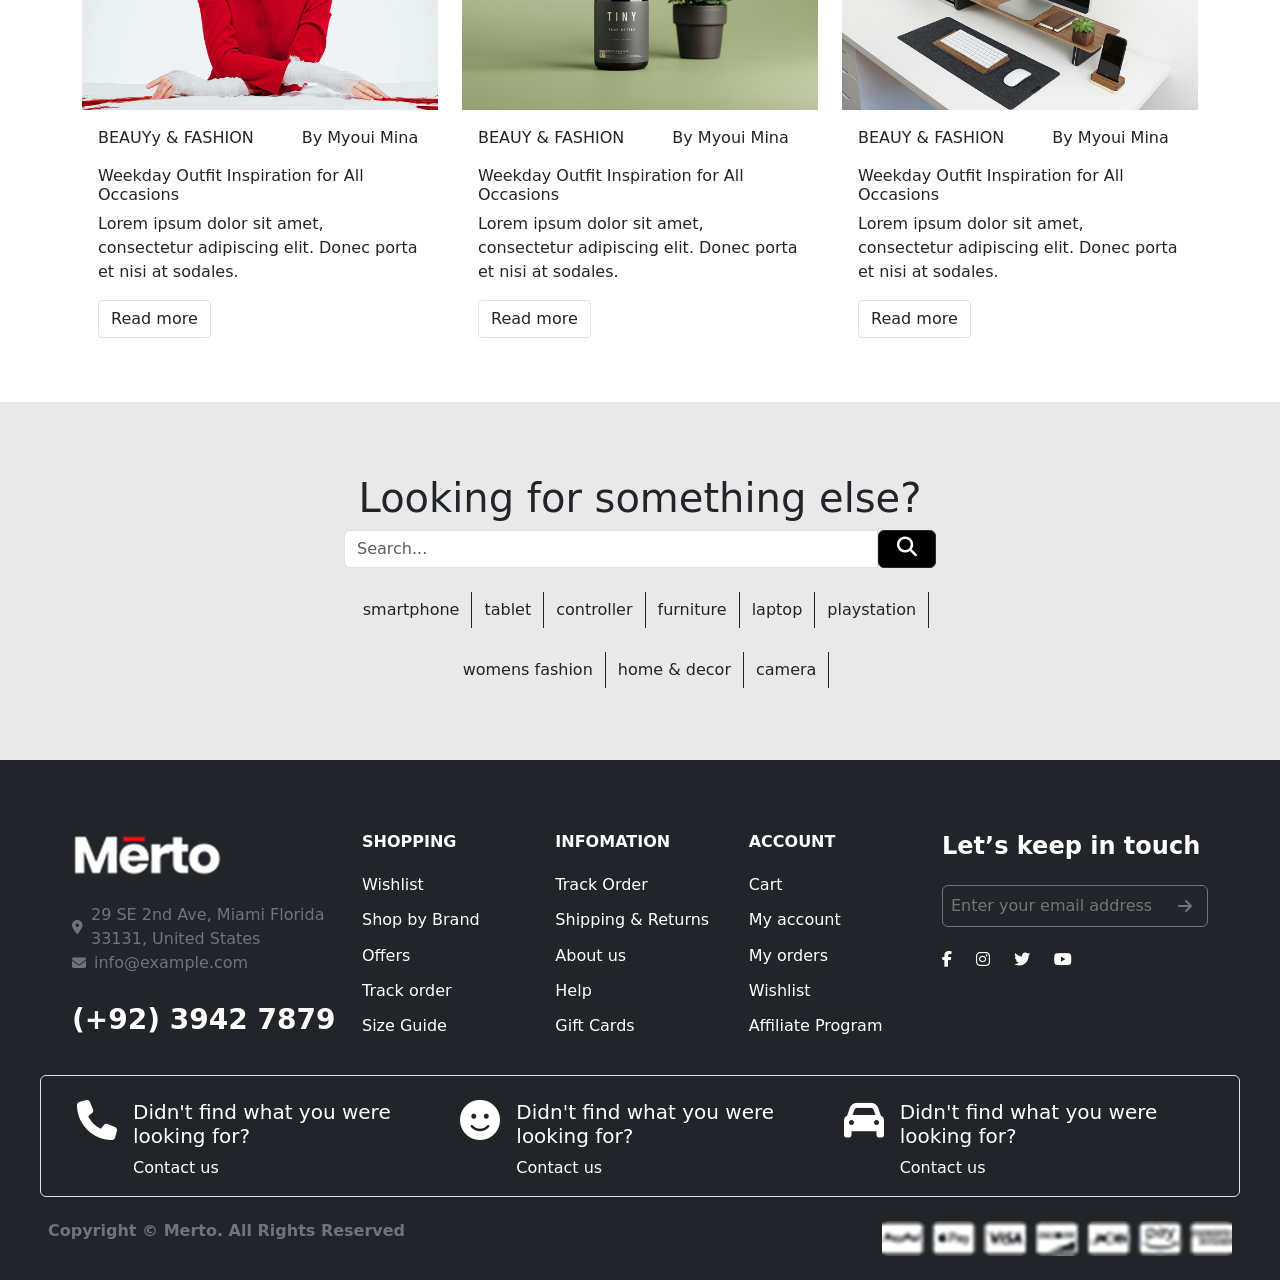
==== commit 919445c3: "FINAL PROJECT" ====
--- a/final.project/index.html
+++ b/final.project/index.html
@@ -4,7 +4,8 @@
 <head>
   <meta charset="utf-8">
   <meta name="viewport" content="width=device-width, initial-scale=1">
-  <title>Navbar</title>
+  <title>Merto Store</title>
+  <link rel="icon" href="images/logo - Copy.png">
   <link href="https://cdn.jsdelivr.net/npm/bootstrap@5.3.8/dist/css/bootstrap.min.css" rel="stylesheet">
   <link href="https://fonts.googleapis.com/css2?family=Playfair+Display:wght@400;600;700&display=swap" rel="stylesheet">
   <link rel="stylesheet" href="https://cdn.jsdelivr.net/npm/bootstrap-icons@1.13.1/font/bootstrap-icons.min.css">
@@ -309,7 +310,7 @@
       </div>
    </div>
    <!-- the container -->
-    <section class="container">
+    <section class="container one">
       <!-- the first row -->
       <div class="row align-items-center ms-3 py-5">
         <!-- 1 -->
@@ -429,13 +430,16 @@
         <div class="row">
           <!-- card 1 -->
             <div class="col-3 border border-1 item-card">
-                <div class="position-relative">
-                  <img src="images/electronic-14-2-300x300.jpg" class="w-100">
-                  <div class="d-flex flex-column position-absolute top-0 end-0 pt-5 gap-2">
-                    <i class="fa-solid fa-star"></i>
-                    <i class="fa-solid fa-star"></i>
-                    <i class="fa-solid fa-star"></i>
-                    <i class="fa-solid fa-star"></i>
+                <div class="position-relative product-card">
+                  <img src="images/electronic-14-2-300x300.jpg" class="w-100 ">
+                  <div class="d-flex flex-column position-absolute top-0 end-0 pt-5 gap-3 icons">
+                    <i class="fa-solid fa-heart fs-4 icon-btn "></i>
+                    <i class="fa-solid fa-right-left icon-btn"></i>
+                    <i class="fa-solid fa-magnifying-glass icon-btn"></i>
+                    <i class="fa-solid fa-cart-shopping fs-5 icon-btn "></i>
+                  </div>
+                  <div class="position-absolute top-0 end-1 des-icon mt-3 me-2 ">
+                    <span class="">-35%</span>
                   </div>
                 </div>
                 <div class="card-body p-2 mt-2">
@@ -457,7 +461,18 @@
             </div>
             <!-- card 2 -->
               <div class="col-3 border border-1 item-card">
-                <img src="images/automotive-11-300x300.jpg" class="w-100">
+                <div class="position-relative product-card">
+                  <img src="images/automotive-11-300x300.jpg" class="w-100">
+                  <div class="d-flex flex-column position-absolute top-0 end-0 pt-5 gap-3 icons">
+                    <i class="fa-solid fa-heart fs-4 icon-btn "></i>
+                    <i class="fa-solid fa-right-left icon-btn"></i>
+                    <i class="fa-solid fa-magnifying-glass icon-btn"></i>
+                    <i class="fa-solid fa-cart-shopping fs-5 icon-btn "></i>
+                  </div>
+                  <div class="position-absolute top-0 end-1 des-icon mt-3 me-2 ">
+                    <span class="">-6%</span>
+                  </div>
+                </div>
                 <div class="card-body p-2 mt-2">
                   <h1 class="fs-6 fw-semibold">TOOLS 34 Low Profile Hydraulic Trolley</h1>
                   <div>
@@ -477,7 +492,18 @@
             </div>
             <!-- card 3 -->
             <div class="col-3 border border-1 item-card">
-                <img src="images/furniture-6-300x300.jpg" class="w-100">
+                 <div class="position-relative product-card">
+                  <img src="images/furniture-6-300x300.jpg" class="w-100">
+                  <div class="d-flex flex-column position-absolute top-0 end-0 pt-5 gap-3 icons">
+                    <i class="fa-solid fa-heart fs-4 icon-btn "></i>
+                    <i class="fa-solid fa-right-left icon-btn"></i>
+                    <i class="fa-solid fa-magnifying-glass icon-btn"></i>
+                    <i class="fa-solid fa-cart-shopping fs-5 icon-btn "></i>
+                  </div>
+                  <div class="position-absolute top-0 end-1 des-icon mt-3 me-2 ">
+                    <span class="">-33%</span>
+                  </div>
+                </div>
                 <div class="card-body p-2 mt-2">
                   <h1 class="fs-6 fw-semibold">14-inch Fasion Simplicity Quality Wall Clock, Home Decor</h1>
                   <div>
@@ -497,7 +523,18 @@
             </div>
             <!-- card 4 -->
               <div class="col-3 border border-1 item-card">
-                <img src="images/cosmetics-33-300x300.jpg" class="w-100">
+                <div class="position-relative product-card">
+                  <img src="images/cosmetics-33-300x300.jpg" class="w-100">
+                  <div class="d-flex flex-column position-absolute top-0 end-0 pt-5 gap-3 icons">
+                    <i class="fa-solid fa-heart fs-4 icon-btn "></i>
+                    <i class="fa-solid fa-right-left icon-btn"></i>
+                    <i class="fa-solid fa-magnifying-glass icon-btn"></i>
+                    <i class="fa-solid fa-cart-shopping fs-5 icon-btn "></i>
+                  </div>
+                  <div class="position-absolute top-0 end-1 des-icon mt-3 me-2 ">
+                    <span class="">-8%</span>
+                  </div>
+                </div>
                 <div class="card-body p-2 mt-2">
                   <h1 class="fs-6 fw-semibold">Translucent Compact Face Powder - 03 Medium, 0.22 oz</h1>
                   <div>
@@ -516,28 +553,1122 @@
               </div>
             </div>
             <!-- card 5 -->
+         </div>
+         <!-- ZOOM cards -->
+          <div class="row g-3 my-5">
+
+            <!-- left image -->
+            <div class="col-12 col-md-4">
+              <div class="img-zoom position-relative  ">
+                <div class="img-box">
+                  <img src="images/banner3-demo1 (1).jpg" alt="banner" class="img-hover w-100">
+                </div>
+                <span class="position-absolute top-0 start-0  text-white px-4  py-4 fs-2 fw-bold mt-1 "> SALE 10% OFF TIRES MICHELIN</span>
+              </div>
+            </div>
+
+            <!-- middle image -->
+            <div class="col-12 col-md-4">
+              <div class="img-zoom">
+                <div class="img-box">
+                  <img src="images/banner4-demo1.jpg" alt="banner" class="img-hover w-100">
+                </div>
+                </div>
+            </div>
+
+            <!-- right image -->
+            <div class="col-12 col-md-4   ">
+              <div class="img-zoom position-relative ">
+                <div class="img-box">
+                  <img src="images/banner5-mobile-demo1 (1).jpg" alt="banner" class="img-hover w-100 ">
+                </div>
+                <span class="position-absolute top-100 start-50 translate-middle text-white px-2 py-2"> SALE 10% OFF TIRES MICHELIN</span>
+              </div>
+            </div>
+
+          </div>
+        <!-- tabs -->
+        <div class="d-flex justify-content-between align-items-center py-3">
+
+          <!-- left: title -->
+          <h1 class="fw-bold m-0">New arrivals</h1>
+
+           <!-- right -->
+          <ul class="nav nav-pills mb-0 ms-4">
+            <li class="nav-item">
+              <button class="nav-link active " data-bs-toggle="pill" data-bs-target="#p1">fashion</button>
+            </li>
+            <li class="nav-item ">
+              <button class="nav-link" data-bs-toggle="pill" data-bs-target="#p2">Phone & Tablet</button>
+            </li>
+            <li class="nav-item ">
+              <button class="nav-link" data-bs-toggle="pill" data-bs-target="#p3">Home & Decor</button>
+            </li>
+            <li class="nav-item  border-end">
+              <button class="nav-link" data-bs-toggle="pill" data-bs-target="#p3">Beauty & Health</button>
+            </li>
+          </ul>
+          <a href="#" class="text-dark fw-semibold">See All Products</a>
+
+        </div>
+        <div class="tab-content">
+
+            <!-- TAB 1 -->
+            <div class="tab-pane fade show active" id="p1">
+            
+              <div class="row ">
+              <div class="col-4 border  item-card d-flex">
+                    <div class="position-relative">
+                      <img src="images/11-300x300.jpg" class="w-100">
+                      <div class="d-flex flex-column position-absolute top-0 end-0 pt-5 gap-3 icons">
+                        <i class="fa-solid fa-heart fs-4 icon-btn "></i>
+                        <i class="fa-solid fa-right-left icon-btn"></i>
+                        <i class="fa-solid fa-magnifying-glass icon-btn"></i>
+                        <i class="fa-solid fa-cart-shopping fs-5 icon-btn "></i>
+                      </div>
+                      <div class="position-absolute top-0 end-1 des-icon mt-3 me-2 ">
+                        <span class="">-8%</span>
+                      </div>
+                    </div>
+
+                    <div class="card-body p-2 mt-2">
+                      <h1 class="fs-6 fw-semibold">Translucent Compact Face Powder - 03 Medium, 0.22 oz</h1>
+                      <div>
+                        <span class="fs-3 fw-bold">$9</span>
+                        <span class="FS-3 bottom-data ">$14</span>
+                      </div>
+
+                      <div class="text-warning text-dark">
+                        <i class="fa-solid fa-star"></i>
+                        <i class="fa-solid fa-star"></i>
+                        <i class="fa-solid fa-star"></i>
+                        <i class="fa-solid fa-star"></i>
+                        <i class="fa-regular fa-star"></i>
+                      </div>
+                    </div>
+                </div>
+                
+                <div class="col-4 border  item-card d-flex">
+                    <div class="position-relative">
+                      <img src="images/11-300x300.jpg" class="w-100">
+                      <div class="d-flex flex-column position-absolute top-0 end-0 pt-5 gap-3 icons">
+                        <i class="fa-solid fa-heart fs-4 icon-btn "></i>
+                        <i class="fa-solid fa-right-left icon-btn"></i>
+                        <i class="fa-solid fa-magnifying-glass icon-btn"></i>
+                        <i class="fa-solid fa-cart-shopping fs-5 icon-btn "></i>
+                      </div>
+                      <div class="position-absolute top-0 end-1 des-icon mt-3 me-2 ">
+                        <span class="">-8%</span>
+                      </div>
+                    </div>
+
+                    <div class="card-body p-2 mt-2">
+                      <h1 class="fs-6 fw-semibold">Translucent Compact Face Powder - 03 Medium, 0.22 oz</h1>
+                      <div>
+                        <span class="fs-3 fw-bold">$9</span>
+                        <span class="FS-3 bottom-data ">$14</span>
+                      </div>
+
+                      <div class="text-warning text-dark">
+                        <i class="fa-solid fa-star"></i>
+                        <i class="fa-solid fa-star"></i>
+                        <i class="fa-solid fa-star"></i>
+                        <i class="fa-solid fa-star"></i>
+                        <i class="fa-regular fa-star"></i>
+                      </div>
+                    </div>
+                </div>
+
+                <div class="col-4 border  item-card d-flex">
+                    <div class="position-relative">
+                      <img src="images/11-300x300.jpg" class="w-100">
+                      <div class="d-flex flex-column position-absolute top-0 end-0 pt-5 gap-3 icons">
+                        <i class="fa-solid fa-heart fs-4 icon-btn "></i>
+                        <i class="fa-solid fa-right-left icon-btn"></i>
+                        <i class="fa-solid fa-magnifying-glass icon-btn"></i>
+                        <i class="fa-solid fa-cart-shopping fs-5 icon-btn "></i>
+                      </div>
+                      <div class="position-absolute top-0 end-1 des-icon mt-3 me-2 ">
+                        <span class="">-8%</span>
+                      </div>
+                    </div>
+
+                    <div class="card-body p-2 mt-2">
+                      <h1 class="fs-6 fw-semibold">Translucent Compact Face Powder - 03 Medium, 0.22 oz</h1>
+                      <div>
+                        <span class="fs-3 fw-bold">$9</span>
+                        <span class="FS-3 bottom-data ">$14</span>
+                      </div>
+
+                      <div class="text-warning text-dark">
+                        <i class="fa-solid fa-star"></i>
+                        <i class="fa-solid fa-star"></i>
+                        <i class="fa-solid fa-star"></i>
+                        <i class="fa-solid fa-star"></i>
+                        <i class="fa-regular fa-star"></i>
+                      </div>
+                    </div>
+                </div>
+
+              </div>
+
+
+              <div class="row ">
+
+                <div class="col-4 border  item-card d-flex">
+                    <div class="position-relative">
+                      <img src="images/11-300x300.jpg" class="w-100">
+                      <div class="d-flex flex-column position-absolute top-0 end-0 pt-5 gap-3 icons">
+                        <i class="fa-solid fa-heart fs-4 icon-btn "></i>
+                        <i class="fa-solid fa-right-left icon-btn"></i>
+                        <i class="fa-solid fa-magnifying-glass icon-btn"></i>
+                        <i class="fa-solid fa-cart-shopping fs-5 icon-btn "></i>
+                      </div>
+                      <div class="position-absolute top-0 end-1 des-icon mt-3 me-2 ">
+                        <span class="">-8%</span>
+                      </div>
+                    </div>
+
+                    <div class="card-body p-2 mt-2">
+                      <h1 class="fs-6 fw-semibold">Translucent Compact Face Powder - 03 Medium, 0.22 oz</h1>
+                      <div>
+                        <span class="fs-3 fw-bold">$9</span>
+                        <span class="FS-3 bottom-data ">$14</span>
+                      </div>
+
+                      <div class="text-warning text-dark">
+                        <i class="fa-solid fa-star"></i>
+                        <i class="fa-solid fa-star"></i>
+                        <i class="fa-solid fa-star"></i>
+                        <i class="fa-solid fa-star"></i>
+                        <i class="fa-regular fa-star"></i>
+                      </div>
+                    </div>
+                </div>
+
+                <div class="col-4 border  item-card d-flex">
+                    <div class="position-relative">
+                      <img src="images/11-300x300.jpg" class="w-100">
+                      <div class="d-flex flex-column position-absolute top-0 end-0 pt-5 gap-3 icons">
+                        <i class="fa-solid fa-heart fs-4 icon-btn "></i>
+                        <i class="fa-solid fa-right-left icon-btn"></i>
+                        <i class="fa-solid fa-magnifying-glass icon-btn"></i>
+                        <i class="fa-solid fa-cart-shopping fs-5 icon-btn "></i>
+                      </div>
+                      <div class="position-absolute top-0 end-1 des-icon mt-3 me-2 ">
+                        <span class="">-8%</span>
+                      </div>
+                    </div>
+
+                    <div class="card-body p-2 mt-2">
+                      <h1 class="fs-6 fw-semibold">Translucent Compact Face Powder - 03 Medium, 0.22 oz</h1>
+                      <div>
+                        <span class="fs-3 fw-bold">$9</span>
+                        <span class="FS-3 bottom-data ">$14</span>
+                      </div>
+
+                      <div class="text-warning text-dark">
+                        <i class="fa-solid fa-star"></i>
+                        <i class="fa-solid fa-star"></i>
+                        <i class="fa-solid fa-star"></i>
+                        <i class="fa-solid fa-star"></i>
+                        <i class="fa-regular fa-star"></i>
+                      </div>
+                    </div>
+                </div>
+
+                <div class="col-4 border  item-card d-flex">
+                    <div class="position-relative">
+                      <img src="images/11-300x300.jpg" class="w-100">
+                      <div class="d-flex flex-column position-absolute top-0 end-0 pt-5 gap-3 icons">
+                        <i class="fa-solid fa-heart fs-4 icon-btn "></i>
+                        <i class="fa-solid fa-right-left icon-btn"></i>
+                        <i class="fa-solid fa-magnifying-glass icon-btn"></i>
+                        <i class="fa-solid fa-cart-shopping fs-5 icon-btn "></i>
+                      </div>
+                      <div class="position-absolute top-0 end-1 des-icon mt-3 me-2 ">
+                        <span class="">-8%</span>
+                      </div>
+                    </div>
+
+                    <div class="card-body p-2 mt-2">
+                      <h1 class="fs-6 fw-semibold">Translucent Compact Face Powder - 03 Medium, 0.22 oz</h1>
+                      <div>
+                        <span class="fs-3 fw-bold">$9</span>
+                        <span class="FS-3 bottom-data ">$14</span>
+                      </div>
+
+                      <div class="text-warning text-dark">
+                        <i class="fa-solid fa-star"></i>
+                        <i class="fa-solid fa-star"></i>
+                        <i class="fa-solid fa-star"></i>
+                        <i class="fa-solid fa-star"></i>
+                        <i class="fa-regular fa-star"></i>
+                      </div>
+                    </div>
+                </div>
+
+              </div>
+
+            </div>
+
+
+            <!-- TAB 2 -->
+            <div class="tab-pane fade" id="p2">
+
+              <div class="row ">
+              <div class="col-4 border  item-card d-flex">
+                    <div class="position-relative">
+                      <img src="images/11-300x300.jpg" class="w-100">
+                      <div class="d-flex flex-column position-absolute top-0 end-0 pt-5 gap-3 icons">
+                        <i class="fa-solid fa-heart fs-4 icon-btn "></i>
+                        <i class="fa-solid fa-right-left icon-btn"></i>
+                        <i class="fa-solid fa-magnifying-glass icon-btn"></i>
+                        <i class="fa-solid fa-cart-shopping fs-5 icon-btn "></i>
+                      </div>
+                      <div class="position-absolute top-0 end-1 des-icon mt-3 me-2 ">
+                        <span class="">-8%</span>
+                      </div>
+                    </div>
+
+                    <div class="card-body p-2 mt-2">
+                      <h1 class="fs-6 fw-semibold">Translucent Compact Face Powder - 03 Medium, 0.22 oz</h1>
+                      <div>
+                        <span class="fs-3 fw-bold">$9</span>
+                        <span class="FS-3 bottom-data ">$14</span>
+                      </div>
+
+                      <div class="text-warning text-dark">
+                        <i class="fa-solid fa-star"></i>
+                        <i class="fa-solid fa-star"></i>
+                        <i class="fa-solid fa-star"></i>
+                        <i class="fa-solid fa-star"></i>
+                        <i class="fa-regular fa-star"></i>
+                      </div>
+                    </div>
+                </div>
+                
+                <div class="col-4 border  item-card d-flex">
+                    <div class="position-relative">
+                      <img src="images/11-300x300.jpg" class="w-100">
+                      <div class="d-flex flex-column position-absolute top-0 end-0 pt-5 gap-3 icons">
+                        <i class="fa-solid fa-heart fs-4 icon-btn "></i>
+                        <i class="fa-solid fa-right-left icon-btn"></i>
+                        <i class="fa-solid fa-magnifying-glass icon-btn"></i>
+                        <i class="fa-solid fa-cart-shopping fs-5 icon-btn "></i>
+                      </div>
+                      <div class="position-absolute top-0 end-1 des-icon mt-3 me-2 ">
+                        <span class="">-8%</span>
+                      </div>
+                    </div>
+
+                    <div class="card-body p-2 mt-2">
+                      <h1 class="fs-6 fw-semibold">Translucent Compact Face Powder - 03 Medium, 0.22 oz</h1>
+                      <div>
+                        <span class="fs-3 fw-bold">$9</span>
+                        <span class="FS-3 bottom-data ">$14</span>
+                      </div>
+
+                      <div class="text-warning text-dark">
+                        <i class="fa-solid fa-star"></i>
+                        <i class="fa-solid fa-star"></i>
+                        <i class="fa-solid fa-star"></i>
+                        <i class="fa-solid fa-star"></i>
+                        <i class="fa-regular fa-star"></i>
+                      </div>
+                    </div>
+                </div>
+
+                <div class="col-4 border  item-card d-flex">
+                    <div class="position-relative">
+                      <img src="images/11-300x300.jpg" class="w-100">
+                      <div class="d-flex flex-column position-absolute top-0 end-0 pt-5 gap-3 icons">
+                        <i class="fa-solid fa-heart fs-4 icon-btn "></i>
+                        <i class="fa-solid fa-right-left icon-btn"></i>
+                        <i class="fa-solid fa-magnifying-glass icon-btn"></i>
+                        <i class="fa-solid fa-cart-shopping fs-5 icon-btn "></i>
+                      </div>
+                      <div class="position-absolute top-0 end-1 des-icon mt-3 me-2 ">
+                        <span class="">-8%</span>
+                      </div>
+                    </div>
+
+                    <div class="card-body p-2 mt-2">
+                      <h1 class="fs-6 fw-semibold">Translucent Compact Face Powder - 03 Medium, 0.22 oz</h1>
+                      <div>
+                        <span class="fs-3 fw-bold">$9</span>
+                        <span class="FS-3 bottom-data ">$14</span>
+                      </div>
+
+                      <div class="text-warning text-dark">
+                        <i class="fa-solid fa-star"></i>
+                        <i class="fa-solid fa-star"></i>
+                        <i class="fa-solid fa-star"></i>
+                        <i class="fa-solid fa-star"></i>
+                        <i class="fa-regular fa-star"></i>
+                      </div>
+                    </div>
+                </div>
+
+              </div>
+
+              <div class="row ">
+
+                <div class="col-4 border  item-card d-flex">
+                    <div class="position-relative">
+                      <img src="images/11-300x300.jpg" class="w-100">
+                      <div class="d-flex flex-column position-absolute top-0 end-0 pt-5 gap-3 icons">
+                        <i class="fa-solid fa-heart fs-4 icon-btn "></i>
+                        <i class="fa-solid fa-right-left icon-btn"></i>
+                        <i class="fa-solid fa-magnifying-glass icon-btn"></i>
+                        <i class="fa-solid fa-cart-shopping fs-5 icon-btn "></i>
+                      </div>
+                      <div class="position-absolute top-0 end-1 des-icon mt-3 me-2 ">
+                        <span class="">-8%</span>
+                      </div>
+                    </div>
+
+                    <div class="card-body p-2 mt-2">
+                      <h1 class="fs-6 fw-semibold">Translucent Compact Face Powder - 03 Medium, 0.22 oz</h1>
+                      <div>
+                        <span class="fs-3 fw-bold">$9</span>
+                        <span class="FS-3 bottom-data ">$14</span>
+                      </div>
+
+                      <div class="text-warning text-dark">
+                        <i class="fa-solid fa-star"></i>
+                        <i class="fa-solid fa-star"></i>
+                        <i class="fa-solid fa-star"></i>
+                        <i class="fa-solid fa-star"></i>
+                        <i class="fa-regular fa-star"></i>
+                      </div>
+                    </div>
+                </div>
+
+                <div class="col-4 border  item-card d-flex">
+                    <div class="position-relative">
+                      <img src="images/11-300x300.jpg" class="w-100">
+                      <div class="d-flex flex-column position-absolute top-0 end-0 pt-5 gap-3 icons">
+                        <i class="fa-solid fa-heart fs-4 icon-btn "></i>
+                        <i class="fa-solid fa-right-left icon-btn"></i>
+                        <i class="fa-solid fa-magnifying-glass icon-btn"></i>
+                        <i class="fa-solid fa-cart-shopping fs-5 icon-btn "></i>
+                      </div>
+                      <div class="position-absolute top-0 end-1 des-icon mt-3 me-2 ">
+                        <span class="">-8%</span>
+                      </div>
+                    </div>
+
+                    <div class="card-body p-2 mt-2">
+                      <h1 class="fs-6 fw-semibold">Translucent Compact Face Powder - 03 Medium, 0.22 oz</h1>
+                      <div>
+                        <span class="fs-3 fw-bold">$9</span>
+                        <span class="FS-3 bottom-data ">$14</span>
+                      </div>
+
+                      <div class="text-warning text-dark">
+                        <i class="fa-solid fa-star"></i>
+                        <i class="fa-solid fa-star"></i>
+                        <i class="fa-solid fa-star"></i>
+                        <i class="fa-solid fa-star"></i>
+                        <i class="fa-regular fa-star"></i>
+                      </div>
+                    </div>
+                </div>
+                
+                <div class="col-4 border  item-card d-flex">
+                    <div class="position-relative">
+                      <img src="images/11-300x300.jpg" class="w-100">
+                      <div class="d-flex flex-column position-absolute top-0 end-0 pt-5 gap-3 icons">
+                        <i class="fa-solid fa-heart fs-4 icon-btn "></i>
+                        <i class="fa-solid fa-right-left icon-btn"></i>
+                        <i class="fa-solid fa-magnifying-glass icon-btn"></i>
+                        <i class="fa-solid fa-cart-shopping fs-5 icon-btn "></i>
+                      </div>
+                      <div class="position-absolute top-0 end-1 des-icon mt-3 me-2 ">
+                        <span class="">-8%</span>
+                      </div>
+                    </div>
+
+                    <div class="card-body p-2 mt-2">
+                      <h1 class="fs-6 fw-semibold">Translucent Compact Face Powder - 03 Medium, 0.22 oz</h1>
+                      <div>
+                        <span class="fs-3 fw-bold">$9</span>
+                        <span class="FS-3 bottom-data ">$14</span>
+                      </div>
+
+                      <div class="text-warning text-dark">
+                        <i class="fa-solid fa-star"></i>
+                        <i class="fa-solid fa-star"></i>
+                        <i class="fa-solid fa-star"></i>
+                        <i class="fa-solid fa-star"></i>
+                        <i class="fa-regular fa-star"></i>
+                      </div>
+                    </div>
+                </div>
+
+              </div>
+              
+
+            </div>
+
+            <!-- TAB 3 -->
+            <div class="tab-pane fade" id="p3">
+
+              <div class="row ">
+              <div class="col-4 border border-1 item-card d-flex">
+                    <div class="position-relative">
+                      <img src="images/11-300x300.jpg" class="w-100">
+                      <div class="d-flex flex-column position-absolute top-0 end-0 pt-5 gap-3 icons">
+                        <i class="fa-solid fa-heart fs-4 icon-btn "></i>
+                        <i class="fa-solid fa-right-left icon-btn"></i>
+                        <i class="fa-solid fa-magnifying-glass icon-btn"></i>
+                        <i class="fa-solid fa-cart-shopping fs-5 icon-btn "></i>
+                      </div>
+                      <div class="position-absolute top-0 end-1 des-icon mt-3 me-2 ">
+                        <span class="">-8%</span>
+                      </div>
+                    </div>
+
+                    <div class="card-body p-2 mt-2">
+                      <h1 class="fs-6 fw-semibold">Translucent Compact Face Powder - 03 Medium, 0.22 oz</h1>
+                      <div>
+                        <span class="fs-3 fw-bold">$9</span>
+                        <span class="FS-3 bottom-data ">$14</span>
+                      </div>
+
+                      <div class="text-warning text-dark">
+                        <i class="fa-solid fa-star"></i>
+                        <i class="fa-solid fa-star"></i>
+                        <i class="fa-solid fa-star"></i>
+                        <i class="fa-solid fa-star"></i>
+                        <i class="fa-regular fa-star"></i>
+                      </div>
+                    </div>
+                </div>
+                
+                <div class="col-md-4 item-card d-flex flex-column">
+                    <div class="position-relative">
+                      <img src="images/11-300x300.jpg" class="w-100">
+                      <div class="d-flex flex-column position-absolute top-0 end-0 pt-5 gap-3 icons">
+                        <i class="fa-solid fa-heart fs-4 icon-btn "></i>
+                        <i class="fa-solid fa-right-left icon-btn"></i>
+                        <i class="fa-solid fa-magnifying-glass icon-btn"></i>
+                        <i class="fa-solid fa-cart-shopping fs-5 icon-btn "></i>
+                      </div>
+                      <div class="position-absolute top-0 end-1 des-icon mt-3 me-2 ">
+                        <span class="">-8%</span>
+                      </div>
+                    </div>
+
+                    <div class="card-body p-2 mt-2">
+                      <h1 class="fs-6 fw-semibold">Translucent Compact Face Powder - 03 Medium, 0.22 oz</h1>
+                      <div>
+                        <span class="fs-3 fw-bold">$9</span>
+                        <span class="FS-3 bottom-data ">$14</span>
+                      </div>
+
+                      <div class="text-warning text-dark">
+                        <i class="fa-solid fa-star"></i>
+                        <i class="fa-solid fa-star"></i>
+                        <i class="fa-solid fa-star"></i>
+                        <i class="fa-solid fa-star"></i>
+                        <i class="fa-regular fa-star"></i>
+                      </div>
+                    </div>
+                </div>
+
+                <div class="col-4 border border-1 item-card d-flex">
+                    <div class="position-relative">
+                      <img src="images/11-300x300.jpg" class="w-100">
+                      <div class="d-flex flex-column position-absolute top-0 end-0 pt-5 gap-3 icons">
+                        <i class="fa-solid fa-heart fs-4 icon-btn "></i>
+                        <i class="fa-solid fa-right-left icon-btn"></i>
+                        <i class="fa-solid fa-magnifying-glass icon-btn"></i>
+                        <i class="fa-solid fa-cart-shopping fs-5 icon-btn "></i>
+                      </div>
+                      <div class="position-absolute top-0 end-1 des-icon mt-3 me-2 ">
+                        <span class="">-8%</span>
+                      </div>
+                    </div>
+
+                    <div class="card-body p-2 mt-2">
+                      <h1 class="fs-6 fw-semibold">Translucent Compact Face Powder - 03 Medium, 0.22 oz</h1>
+                      <div>
+                        <span class="fs-3 fw-bold">$9</span>
+                        <span class="FS-3 bottom-data ">$14</span>
+                      </div>
+
+                      <div class="text-warning text-dark">
+                        <i class="fa-solid fa-star"></i>
+                        <i class="fa-solid fa-star"></i>
+                        <i class="fa-solid fa-star"></i>
+                        <i class="fa-solid fa-star"></i>
+                        <i class="fa-regular fa-star"></i>
+                      </div>
+                    </div>
+                </div>
+
+              </div>
+
+              <div class="row ">
+
+                <div class="col-4 border border-1 item-card d-flex">
+                    <div class="position-relative">
+                      <img src="images/11-300x300.jpg" class="w-100">
+                      <div class="d-flex flex-column position-absolute top-0 end-0 pt-5 gap-3 icons">
+                        <i class="fa-solid fa-heart fs-4 icon-btn "></i>
+                        <i class="fa-solid fa-right-left icon-btn"></i>
+                        <i class="fa-solid fa-magnifying-glass icon-btn"></i>
+                        <i class="fa-solid fa-cart-shopping fs-5 icon-btn "></i>
+                      </div>
+                      
+                      <div class="position-absolute top-0 end-1 des-icon mt-3 me-2 ">
+                        <span class="">-8%</span>
+                      </div>
+                      <!-- <div class="footer-strap d-flex justify-content-around align-items-center">
+                          <i class="fa-solid fa-heart"></i>
+                          <i class="fa-solid fa-cart-shopping"></i>
+                          <i class="fa-solid fa-eye"></i>
+                        </div> -->
+                    </div>
+
+                    <div class="card-body p-2 mt-2">
+                      <h1 class="fs-6 fw-semibold">Translucent Compact Face Powder - 03 Medium, 0.22 oz</h1>
+                      <div>
+                        <span class="fs-3 fw-bold">$9</span>
+                        <span class="FS-3 bottom-data ">$14</span>
+                      </div>
+
+                      <div class="text-warning text-dark">
+                        <i class="fa-solid fa-star"></i>
+                        <i class="fa-solid fa-star"></i>
+                        <i class="fa-solid fa-star"></i>
+                        <i class="fa-solid fa-star"></i>
+                        <i class="fa-regular fa-star"></i>
+                      </div>
+                    </div>
+                </div>
+
+                <div class="col-4 border border-1 item-card d-flex">
+                    <div class="position-relative">
+                      <img src="images/11-300x300.jpg" class="w-100">
+                      <div class="d-flex flex-column position-absolute top-0 end-0 pt-5 gap-3 icons">
+                        <i class="fa-solid fa-heart fs-4 icon-btn "></i>
+                        <i class="fa-solid fa-right-left icon-btn"></i>
+                        <i class="fa-solid fa-magnifying-glass icon-btn"></i>
+                        <i class="fa-solid fa-cart-shopping fs-5 icon-btn "></i>
+                      </div>
+                      <div class="position-absolute top-0 end-1 des-icon mt-3 me-2 ">
+                        <span class="">-8%</span>
+                      </div>
+                    </div>
+
+                    <div class="card-body p-2 mt-2">
+                      <h1 class="fs-6 fw-semibold">Translucent Compact Face Powder - 03 Medium, 0.22 oz</h1>
+                      <div>
+                        <span class="fs-3 fw-bold">$9</span>
+                        <span class="FS-3 bottom-data ">$14</span>
+                      </div>
+
+                      <div class="text-warning text-dark">
+                        <i class="fa-solid fa-star"></i>
+                        <i class="fa-solid fa-star"></i>
+                        <i class="fa-solid fa-star"></i>
+                        <i class="fa-solid fa-star"></i>
+                        <i class="fa-regular fa-star"></i>
+                      </div>
+                    </div>
+                </div>
+                
+                <div class="col-4 border border-1 item-card d-flex">
+                    <div class="position-relative">
+                      <img src="images/11-300x300.jpg" class="w-100">
+                      <div class="d-flex flex-column position-absolute top-0 end-0 pt-5 gap-3 icons">
+                        <i class="fa-solid fa-heart fs-4 icon-btn "></i>
+                        <i class="fa-solid fa-right-left icon-btn"></i>
+                        <i class="fa-solid fa-magnifying-glass icon-btn"></i>
+                        <i class="fa-solid fa-cart-shopping fs-5 icon-btn "></i>
+                      </div>
+                      <div class="position-absolute top-0 end-1 des-icon mt-3 me-2 ">
+                        <span class="">-8%</span>
+                      </div>
+                    </div>
+
+                    <div class="card-body p-2 mt-2">
+                      <h1 class="fs-6 fw-semibold">Translucent Compact Face Powder - 03 Medium, 0.22 oz</h1>
+                      <div>
+                        <span class="fs-3 fw-bold">$9</span>
+                        <span class="FS-3 bottom-data ">$14</span>
+                      </div>
+
+                      <div class="text-warning text-dark">
+                        <i class="fa-solid fa-star"></i>
+                        <i class="fa-solid fa-star"></i>
+                        <i class="fa-solid fa-star"></i>
+                        <i class="fa-solid fa-star"></i>
+                        <i class="fa-regular fa-star"></i>
+                      </div>
+                    </div>
+                </div>
+
+              </div>
+              
+            </div>
+
+            <!-- TAB 4 -->
+            <div class="tab-pane fade" id="p4">
+
+              <div class="row ">
+              <div class="col-4 border border-1 item-card d-flex">
+                    <div class="position-relative">
+                      <img src="images/11-300x300.jpg" class="w-100">
+                      <div class="d-flex flex-column position-absolute top-0 end-0 pt-5 gap-3 icons">
+                        <i class="fa-solid fa-heart fs-4 icon-btn "></i>
+                        <i class="fa-solid fa-right-left icon-btn"></i>
+                        <i class="fa-solid fa-magnifying-glass icon-btn"></i>
+                        <i class="fa-solid fa-cart-shopping fs-5 icon-btn "></i>
+                      </div>
+                      <div class="position-absolute top-0 end-1 des-icon mt-3 me-2 ">
+                        <span class="">-8%</span>
+                      </div>
+                    </div>
+
+                    <div class="card-body p-2 mt-2">
+                      <h1 class="fs-6 fw-semibold">Translucent Compact Face Powder - 03 Medium, 0.22 oz</h1>
+                      <div>
+                        <span class="fs-3 fw-bold">$9</span>
+                        <span class="FS-3 bottom-data ">$14</span>
+                      </div>
+
+                      <div class="text-warning text-dark">
+                        <i class="fa-solid fa-star"></i>
+                        <i class="fa-solid fa-star"></i>
+                        <i class="fa-solid fa-star"></i>
+                        <i class="fa-solid fa-star"></i>
+                        <i class="fa-regular fa-star"></i>
+                      </div>
+                    </div>
+                </div>
+                
+                <div class="col-4 border border-1 item-card d-flex">
+                    <div class="position-relative">
+                      <img src="images/11-300x300.jpg" class="w-100">
+                      <div class="d-flex flex-column position-absolute top-0 end-0 pt-5 gap-3 icons">
+                        <i class="fa-solid fa-heart fs-4 icon-btn "></i>
+                        <i class="fa-solid fa-right-left icon-btn"></i>
+                        <i class="fa-solid fa-magnifying-glass icon-btn"></i>
+                        <i class="fa-solid fa-cart-shopping fs-5 icon-btn "></i>
+                      </div>
+                      <div class="position-absolute top-0 end-1 des-icon mt-3 me-2 ">
+                        <span class="">-8%</span>
+                      </div>
+                    </div>
+
+                    <div class="card-body p-2 mt-2">
+                      <h1 class="fs-6 fw-semibold">Translucent Compact Face Powder - 03 Medium, 0.22 oz</h1>
+                      <div>
+                        <span class="fs-3 fw-bold">$9</span>
+                        <span class="FS-3 bottom-data ">$14</span>
+                      </div>
+
+                      <div class="text-warning text-dark">
+                        <i class="fa-solid fa-star"></i>
+                        <i class="fa-solid fa-star"></i>
+                        <i class="fa-solid fa-star"></i>
+                        <i class="fa-solid fa-star"></i>
+                        <i class="fa-regular fa-star"></i>
+                      </div>
+                    </div>
+                </div>
+
+                <div class="col-4 border border-1 item-card d-flex">
+                    <div class="position-relative">
+                      <img src="images/11-300x300.jpg" class="w-100">
+                      <div class="d-flex flex-column position-absolute top-0 end-0 pt-5 gap-3 icons">
+                        <i class="fa-solid fa-heart fs-4 icon-btn "></i>
+                        <i class="fa-solid fa-right-left icon-btn"></i>
+                        <i class="fa-solid fa-magnifying-glass icon-btn"></i>
+                        <i class="fa-solid fa-cart-shopping fs-5 icon-btn "></i>
+                      </div>
+                      <div class="position-absolute top-0 end-1 des-icon mt-3 me-2 ">
+                        <span class="">-8%</span>
+                      </div>
+                    </div>
+
+                    <div class="card-body p-2 mt-2">
+                      <h1 class="fs-6 fw-semibold">Translucent Compact Face Powder - 03 Medium, 0.22 oz</h1>
+                      <div>
+                        <span class="fs-3 fw-bold">$9</span>
+                        <span class="FS-3 bottom-data ">$14</span>
+                      </div>
+
+                      <div class="text-warning text-dark">
+                        <i class="fa-solid fa-star"></i>
+                        <i class="fa-solid fa-star"></i>
+                        <i class="fa-solid fa-star"></i>
+                        <i class="fa-solid fa-star"></i>
+                        <i class="fa-regular fa-star"></i>
+                      </div>
+                    </div>
+                </div>
+
+              </div>
+
+              <div class="row ">
+
+                <div class="col-4 border border-1 item-card d-flex">
+                    <div class="position-relative">
+                      <img src="images/11-300x300.jpg" class="w-100">
+                      <div class="d-flex flex-column position-absolute top-0 end-0 pt-5 gap-3 icons">
+                        <i class="fa-solid fa-heart fs-4 icon-btn "></i>
+                        <i class="fa-solid fa-right-left icon-btn"></i>
+                        <i class="fa-solid fa-magnifying-glass icon-btn"></i>
+                        <i class="fa-solid fa-cart-shopping fs-5 icon-btn "></i>
+                      </div>
+                      <div class="position-absolute top-0 end-1 des-icon mt-3 me-2 ">
+                        <span class="">-8%</span>
+                      </div>
+                    </div>
+
+                    <div class="card-body p-2 mt-2">
+                      <h1 class="fs-6 fw-semibold">Translucent Compact Face Powder - 03 Medium, 0.22 oz</h1>
+                      <div>
+                        <span class="fs-3 fw-bold">$9</span>
+                        <span class="FS-3 bottom-data ">$14</span>
+                      </div>
+
+                      <div class="text-warning text-dark">
+                        <i class="fa-solid fa-star"></i>
+                        <i class="fa-solid fa-star"></i>
+                        <i class="fa-solid fa-star"></i>
+                        <i class="fa-solid fa-star"></i>
+                        <i class="fa-regular fa-star"></i>
+                      </div>
+                    </div>
+                </div>
+
+                <div class="col-4 border border-1 item-card d-flex">
+                    <div class="position-relative">
+                      <img src="images/11-300x300.jpg" class="w-100">
+                      <div class="d-flex flex-column position-absolute top-0 end-0 pt-5 gap-3 icons">
+                        <i class="fa-solid fa-heart fs-4 icon-btn "></i>
+                        <i class="fa-solid fa-right-left icon-btn"></i>
+                        <i class="fa-solid fa-magnifying-glass icon-btn"></i>
+                        <i class="fa-solid fa-cart-shopping fs-5 icon-btn "></i>
+                      </div>
+                      <div class="position-absolute top-0 end-1 des-icon mt-3 me-2 ">
+                        <span class="">-8%</span>
+                      </div>
+                    </div>
+
+                    <div class="card-body p-2 mt-2">
+                      <h1 class="fs-6 fw-semibold">Translucent Compact Face Powder - 03 Medium, 0.22 oz</h1>
+                      <div>
+                        <span class="fs-3 fw-bold">$9</span>
+                        <span class="FS-3 bottom-data ">$14</span>
+                      </div>
+
+                      <div class="text-warning text-dark">
+                        <i class="fa-solid fa-star"></i>
+                        <i class="fa-solid fa-star"></i>
+                        <i class="fa-solid fa-star"></i>
+                        <i class="fa-solid fa-star"></i>
+                        <i class="fa-regular fa-star"></i>
+                      </div>
+                    </div>
+                </div>
+                
+                <div class="col-4 border border-1 item-card d-flex">
+                    <div class="position-relative">
+                      <img src="images/11-300x300.jpg" class="w-100">
+                      <div class="d-flex flex-column position-absolute top-0 end-0 pt-5 gap-3 icons">
+                        <i class="fa-solid fa-heart fs-4 icon-btn "></i>
+                        <i class="fa-solid fa-right-left icon-btn"></i>
+                        <i class="fa-solid fa-magnifying-glass icon-btn"></i>
+                        <i class="fa-solid fa-cart-shopping fs-5 icon-btn "></i>
+                      </div>
+                      <div class="position-absolute top-0 end-1 des-icon mt-3 me-2 ">
+                        <span class="">-8%</span>
+                      </div>
+                    </div>
+
+                    <div class="card-body p-2 mt-2">
+                      <h1 class="fs-6 fw-semibold">Translucent Compact Face Powder - 03 Medium, 0.22 oz</h1>
+                      <div>
+                        <span class="fs-3 fw-bold">$9</span>
+                        <span class="FS-3 bottom-data ">$14</span>
+                      </div>
+
+                      <div class="text-warning text-dark">
+                        <i class="fa-solid fa-star"></i>
+                        <i class="fa-solid fa-star"></i>
+                        <i class="fa-solid fa-star"></i>
+                        <i class="fa-solid fa-star"></i>
+                        <i class="fa-regular fa-star"></i>
+                      </div>
+                    </div>
+                </div>
+
+              </div>
+              
+            </div>
+
         </div>
         
- 
-
-
-
-
-
-
-
-
-
-
-
-
-
-
-
-
-
-
+      </section>
+      
+      <!-- carasol -->
+    <div id="carouselExample" class="carousel slide my-5  position-relative"  data-bs-ride="carousel"
+                data-bs-interval="2000"
+                data-bs-pause="false"
+                data-bs-wrap="true">
+          <div class="carousel-inner ">
+            <div class="carousel-item active">
+              <img src="images/slide-hoodie-1.png" class="d-block w-100 boys-h " alt="...">
+            </div>
+            <div class="carousel-item">
+              <img src="images/slide-hoodie-2.png" class="d-block w-100  boys-h " alt="...">
+            </div>
+            <div class="carousel-item">
+              <img src="images/slide-hoodie-3.png" class="d-block w-100  boys-h " alt="...">
+            </div>
+            <div class="carousel-item">
+              <img src="images/slide-hoodie-4.png" class="d-block w-100  boys-h " alt="...">
+            </div>
+          </div>
+
+          <div class="position-absolute top-50 start-0 translate-middle-y ms-5 text-white d-flex gap-5 justify-content: space-between">
+            <h1 class="fs-1 text-white text-opacity-50  fs-hoodie mt-5  ">Hoodie</h1>
+            <div class="bg-white border shadow-sm p-5  rounded-2">
+             <h1 class="text-dark fs-4 fw-bold "> Athletics Embroidered Relaxed Hoodie</h1>
+             <div>
+              <div class="d-flex align-items-center gap-2 mt-4">
+                <i class="bi bi-check-circle-fill text-success"></i>
+                <h6 class="text-dark">64% Cotton,36%Polyster</h6>
+              </div>
+
+              <div class="d-flex align-items-center gap-2">
+                <i class="bi bi-check-circle-fill text-success"></i>
+                <h6 class="text-dark">Dont Dry Clean</h6>
+              </div>
+
+              <div class="d-flex align-items-center gap-2 mb-4 ">
+                <i class="bi bi-check-circle-fill text-success"></i>
+                <h6 class="text-dark">Machine Wash</h6>
+              </div>
+              <div class="border-top">
+                <span class="fs-1 fw-bold text-black">$89</span>
+                <span class="FS-2 bottom-data ">$120</span>
+              </div>
+              
+              <div class="d-flex w-75  gap-2">
+                <img class="border border-1 rounded-2 border-transparent p-1 hoodi-hover " src="images/167.jpg">
+                <img class=" border border-1   rounded-2 border-transparent p-1 hoodi-hover" src="images/167-2.jpg">
+                <img class="border border-1  rounded-2 border-transparent p-1 hoodi-hover" src="images/167-3.jpg">
+                <img class="border border-1  rounded-2 border-transparent p-1 hoodi-hover " src="images/167-4.jpg">
+              </div>
+              <button class="w-100 rounded-2 bg-black mt-4 black-btn text-white fw-bold p-1">
+                   BUY NOW
+              </button>
+             </div>
+            </div>
+          </div>
+          <button class="carousel-control-prev" type="button" data-bs-target="#carouselExample" data-bs-slide="prev">
+            <span class="carousel-control-prev-icon" aria-hidden="true"></span>
+            <span class="visually-hidden">Previous</span>
+          </button>
+          <button class="carousel-control-next " type="button" data-bs-target="#carouselExample" data-bs-slide="next">
+            <span class="carousel-control-next-icon " aria-hidden="true"></span>
+            <span class="visually-hidden ">Next</span>
+          </button>
+    </div>
+  <section class="container pb-5">
+       <h1 class="fw-bold m-0">From Our Blog</h1>
+       <div class=" row g-4 mt-4">
+        <!-- one -->
+           <div class="col-md-4">
+             <div class="card  img-zoom border-0">
+                <div class="img-box">
+                  <img src="images/blog-1.jpg" class="card-img-top img-hover" alt="...">
+                </div>
+               <div class="card-body">
+                <div class="d-flex  gap-5">
+                  <p class="card-text"> BEAUYy & FASHION </p>
+                  <p class="card-text">By Myoui Mina</p>
+                </div>
+                 <h6 class="card-title">Weekday Outfit Inspiration for All Occasions</h6>
+                 <p class="card-text">Lorem ipsum dolor sit amet, consectetur adipiscing elit. Donec porta et nisi at sodales.</p>
+                 <a href="#" class="btn bg-transparent border rounded-1 black-btn ">Read more</a>
+               </div>
+             </div>
+           </div>
+           <!-- two -->
+           <div class="col-md-4">
+             <div class="card  img-zoom border-0">
+                <div class="img-box">
+                  <img src="images/blog-2.jpg" class="card-img-top img-hover" alt="...">
+                </div>
+               <div class="card-body">
+                <div class="d-flex  gap-5">
+                  <p class="card-text"> BEAUY & FASHION </p>
+                  <p class="card-text">By Myoui Mina</p>
+                </div>
+                 <h6 class="card-title">Weekday Outfit Inspiration for All Occasions</h6>
+                 <p class="card-text">Lorem ipsum dolor sit amet, consectetur adipiscing elit. Donec porta et nisi at sodales.</p>
+                 <a href="#" class="btn bg-transparent border rounded-1 black-btn ">Read more</a>
+               </div>
+             </div>
+           </div>
+            <!-- three -->
+            <div class="col-md-4">
+             <div class="card  img-zoom border-0">
+                <div class="img-box">
+                  <img src="images/blog-3.jpg" class="card-img-top img-hover" alt="...">
+                </div>
+               <div class="card-body">
+                <div class="d-flex  gap-5">
+                  <p class="card-text"> BEAUY & FASHION </p>
+                  <p class="card-text">By Myoui Mina</p>
+                </div>
+                 <h6 class="card-title">Weekday Outfit Inspiration for All Occasions</h6>
+                 <p class="card-text">Lorem ipsum dolor sit amet, consectetur adipiscing elit. Donec porta et nisi at sodales.</p>
+                 <a href="#" class="btn bg-transparent border rounded-1 black-btn ">Read more</a>
+               </div>
+             </div>
+           </div>
+
+       </div>
     </section>
+    <!-- form -->
+
+     <div class="bg-lightgray py-4">
+        <div class="m-5 my-5">
+          <h1 class="text-center">Looking for something else?</h1>
+          <div class="d-flex w-50 mx-auto">
+            <input class="form-control rounded-start rounded-end-0" type="text" placeholder="Search..." aria-label="Search">
+
+            <button class="btn btn-dark search-btn  " type="submit">
+              <i class="fa-solid fa-magnifying-glass fs-5"></i>
+            </button>
+          </div>
+          <div class="d-flex mt-4 justify-content-center">
+            <button type="button" class="btn border-0 rounded-0 border-end border-dark">smartphone</button>
+            <button type="button" class="btn border-0 rounded-0 border-end border-dark">tablet</button>
+            <button type="button" class="btn border-0 rounded-0 border-end border-dark">controller</button>
+            <button type="button" class="btn border-0 rounded-0 border-end border-dark">furniture</button>
+            <button type="button" class="btn border-0 rounded-0 border-end border-dark">laptop</button>
+            <button type="button" class="btn border-0 rounded-0 border-end border-dark">playstation</button>
+          </div>
+
+          <div class="d-flex mt-4 justify-content-center">
+            <button type="button" class="btn border-0 rounded-0 border-end border-dark">womens fashion</button>
+            <button type="button" class="btn border-0 rounded-0 border-end border-dark">home & decor</button>
+            <button type="button" class="btn border-0 rounded-0 border-end border-dark">camera</button>
+          </div>
+
+        </div>
+     </div>
+       <!-- footer -->
+     <div class="bg-dark p-4">
+      <div class="Container ">
+        <div class="row p-5 align-items-start g-4">
+          <!-- col1 -->
+          <div class=" col-lg-3 col-md-6 ">
+            <img class="mb-4 d-block" src="images/logo (4).png">
+            <div class="d-flex align-items-center">
+              <i class="fa-solid fa-location-dot text-secondary small"></i>
+              <span class="text-secondary  ms-2 "> 29 SE 2nd Ave, Miami Florida 33131, United States</span>
+            </div>
+  
+            <div class="d-flex align-items-center">
+             <i class="fa-solid fa-envelope text-secondary small me-2"></i>
+             <span class="text-secondary">info@example.com</span>
+            </div>
+  
+            <p class="text-white fw-bold fs-3 mt-4 mb-0 btn-hover ">(+92) 3942 7879</p> 
+          </div>
+          <!-- col2 -->
+            <div class="col-lg-2 col-md-6">
+              <h6 class="text-white fw-bold mb-4 ">SHOPPING </h6>
+              <h6 class="text-white fw-light my-3 btn-hover">Wishlist </h6>
+              <h6 class="text-white fw-light my-3 btn-hover">Shop by Brand </h6>
+              <h6 class="text-white fw-light my-3 btn-hover">Offers </h6>
+              <h6 class="text-white fw-light my-3 btn-hover">Track order </h6>
+              <h6 class="text-white fw-light my-3 btn-hover">Size Guide</h6>
+              
+            </div>
+            <!-- col3 -->
+             <div class="col-lg-2 col-md-6">
+              <h6 class="text-white fw-bold mb-4 ">INFOMATION</h6>
+              <h6 class="text-white fw-light my-3 btn-hover">Track Order </h6>
+              <h6 class="text-white fw-light my-3 btn-hover">Shipping & Returns </h6>
+              <h6 class="text-white fw-light my-3 btn-hover">About us </h6>
+              <h6 class="text-white fw-light my-3 btn-hover">Help </h6>
+              <h6 class="text-white fw-light my-3 btn-hover">Gift Cards</h6>
+             </div>
+            <!-- col4 -->
+              <div class="col-lg-2 col-md-6">
+              <h6 class="text-white fw-bold mb-4 ">ACCOUNT</h6>
+              <h6 class="text-white fw-light my-3 btn-hover">Cart </h6>
+              <h6 class="text-white fw-light my-3 btn-hover">My account </h6>
+              <h6 class="text-white fw-light my-3 btn-hover">My orders </h6>
+              <h6 class="text-white fw-light my-3 btn-hover">Wishlist </h6>
+              <h6 class="text-white fw-light my-3 btn-hover">Affiliate Program</h6>
+             </div>
+            <!-- col5  -->
+             <div class="col-lg-3 col-md-6">
+              <h4 class="text-white fw-bold mb-4  ">Let’s keep in touch</h4>
+                <div class="position-relative">
+                    <input type="text" class=" rounded-2 border border-secondary bg-transparent text-secondary pe-5 email-input  p-2" placeholder="Enter your email address">
+                    <i class="fa-solid fa-arrow-right position-absolute top-50 end-0 translate-middle-y me-3 text-secondary btn-hover "></i>
+                </div>
+                <div class="d-flex gap-4 my-4">
+                    <i class="fa-brands fa-facebook-f text-white "></i>
+                    <i class="fa-brands fa-instagram text-white"></i>
+                    <i class="fa-brands fa-twitter text-white"></i>
+                    <i class="fa-brands fa-youtube text-white"></i>
+                  </div>
+             </div>
+
+        </div>
+
+        <div class=" border border-1 rounded-2  row  align-items-start g-4   px-4 mx-3">
+          <div class=" d-flex  gap-3 col-lg-4 col-md-6 ">
+            <i class="fa-solid fa-phone text-white fs-1 "></i>
+              <div >
+                <h5 class="text-white">Didn't find what you were looking for?</h5>
+                <p class="text-white"> Contact us</p>
+              </div> 
+          </div>
+
+          <div class=" d-flex  gap-3 col-lg-4 col-md-6">
+            <i class="fa-solid fa-face-smile text-white fs-1"></i>
+              <div >
+                <h5 class="text-white">Didn't find what you were looking for?</h5>
+                <p class="text-white"> Contact us</p>
+              </div> 
+          </div>
+
+          <div class=" d-flex  gap-3 col-lg-4 col-md-6 ">
+            <i class="fa-solid fa-car text-white fs-1"></i>
+              <div >
+                <h5 class="text-white">Didn't find what you were looking for?</h5>
+                <p class="text-white"> Contact us</p>
+              </div> 
+          </div>
+        </div>
+
+        <div class="d-flex justify-content-between px-4 mx-0 mt-4">
+          <h6 class="text-secondary fw-bold">Copyright © Merto. All Rights Reserved </h6>
+          <img class="img-fluid" src="images/payment-icons-1.png">
+
+        </div>
+      </div>
+
+     </div>
+
+
 
 
 
@@ -548,6 +1679,11 @@
 
 
 <script src="https://cdn.jsdelivr.net/npm/bootstrap@5.3.8/dist/js/bootstrap.bundle.min.js"></script>
+<a href="#" id="scrollIcon">
+  ↑
+</a>
+
+
 </body>
 
 </html>
--- a/final.project/style.css
+++ b/final.project/style.css
@@ -38,12 +38,9 @@
   background-color:  #e6e6e6;;
 }
 .btn-hover:hover{
-  color:red;
-}
-.img-hover:hover{
-  width: 100%;
-
-}
+  color:red !important;
+}
+
 .hight{
   height: 560px;
 }
@@ -145,11 +142,7 @@
     padding: 20px 10px;
 }
 
-.categories-bar{
-    /* white-space: nowrap; */
-      /* scroll-behavior: smooth; */
-     
-}
+
 
 .category-item{
     flex: 0 0 auto;
@@ -174,9 +167,195 @@
 }
 
 .item-card{
-   transition: all 0.2s ease;
+  border: 1px solid #dee2e6; 
+    transition: box-shadow 0.2s ease, border-color 0.2s ease;
+    
+    background-color: #fff;
+    position: relative;
+    z-index: 1;
 }
 .item-card:hover{
-  /* transform: translateY(-5px); */
-  box-shadow: 0 4px 10px rgba(0,0,0,0.2);
+  border-color: transparent; 
+    z-index: 5; 
+    box-shadow: 0 0 15px rgba(0, 0, 0, 0.15);
+}
+
+
+
+.icon-btn{
+    width:40px;
+    height:40px;
+    border-radius:25%;
+    background:#d5d5d5;
+    display:flex;
+    justify-content:center;
+    align-items:center;
+    box-shadow:0 4px 10px rgba(0,0,0,.2);
+    cursor:pointer;
+}
+
+.icons{
+    right: 20px;
+    opacity: 0;
+    visibility: hidden;
+    transform: translateX(20px);
+    transition: all .4s ease;
+}
+
+.product-card:hover .icons{
+    opacity: 1;
+    visibility: visible;
+    transform: translateX(0);
+}
+
+.des-icon{
+  width: 40px;
+  height: 30px;
+  background-color: #d81010;
+  color: #fff;
+  font-size: 12px;
+  display: flex;
+  align-items: center;
+  justify-content: center;
+  border-radius: 5px;
+} 
+
+.img-box{
+  overflow: hidden;
+}
+
+.img-zoom:hover {
+  overflow: hidden;
+}
+
+.img-hover {
+  transition: transform 0.5s ease;
+  overflow: hidden;
+}
+
+.img-zoom:hover .img-hover {
+  transform: scale(1.1);
+}
+
+.nav-link{
+  background-color: transparent !important;
+  color: #000 !important;
+  box-shadow: none !important;
+}
+
+.nav-link:hover{
+  text-decoration: underline;
+  transform: scale(1.05);
+  transition: 0.3s;
+}
+
+.boys-h{
+ height: 500px;
+ object-fit: cover;
+ background-color: #d5d5d5;
+
+}
+.fs-hoodie{
+  margin-left: 6%;
+  font-size: 12.5rem !important;
+}
+
+.hoodi-hover{
+  border: 2px solid transparent;
+  transition: 0.3s;
+}
+
+.hoodi-hover:hover{
+
+  box-shadow: 0 4px 12px rgba(0,0,0,0.1);
+  border-radius: 20%;
+   border-color: #000 !important;
+   
+
+}
+
+.black-btn{
+  transition: 0.3s;
+  border: 1px solid transparent;
+}
+
+.black-btn:hover{
+  background-color: white  !important; 
+  color: black  !important;  
+  border-color: #000  !important; 
+}
+
+
+.bg-lightgray{
+  background-color: #e9e9e9;
+}
+
+.email-input{
+    color: #6c757d !important;
+    width: 100%;
+}
+
+.form-check-input:hover{
+  background-color: #000;
+  
+}
+
+.form-check:hover .form-check-input:checked {
+    background-color: black;
+    
+}
+
+.form-check-input:checked{
+  background-color: black;
+    
+}
+
+.btn-hover:hover .form-check-input {
+    background-color: black;
+    border-color: black;
+}
+
+.filter-btn:hover{
+background-color: #d81010 !important;
+color:white !important;
+}
+
+.email-icon{
+  font-size: 70px;
+  color: #c4c4c4;
+}
+
+.Live-Chat{
+  width: 10px;
+  height: 10px;
+  background-color: #10ec2a;
+  border-radius: 50%;
+  display: inline-block;
+}
+
+.green-btn{
+  background-color: #e1ece2;
+  color: #0a9e20;
+}
+
+#scrollIcon {
+  position: fixed;
+  bottom: 10px;
+  right: 10px;
+  background-color: #212529;
+  color: white;
+  width: 50px;
+  height: 50px;
+  border-radius: 10px;
+  display: flex;
+  justify-content: center;
+  align-items: center;
+  text-decoration: none;
+  font-size: 30px;
+  z-index: 9999;
+}
+
+#scrollIcon.show {
+  opacity: 1;
+  visibility: visible;
 }
